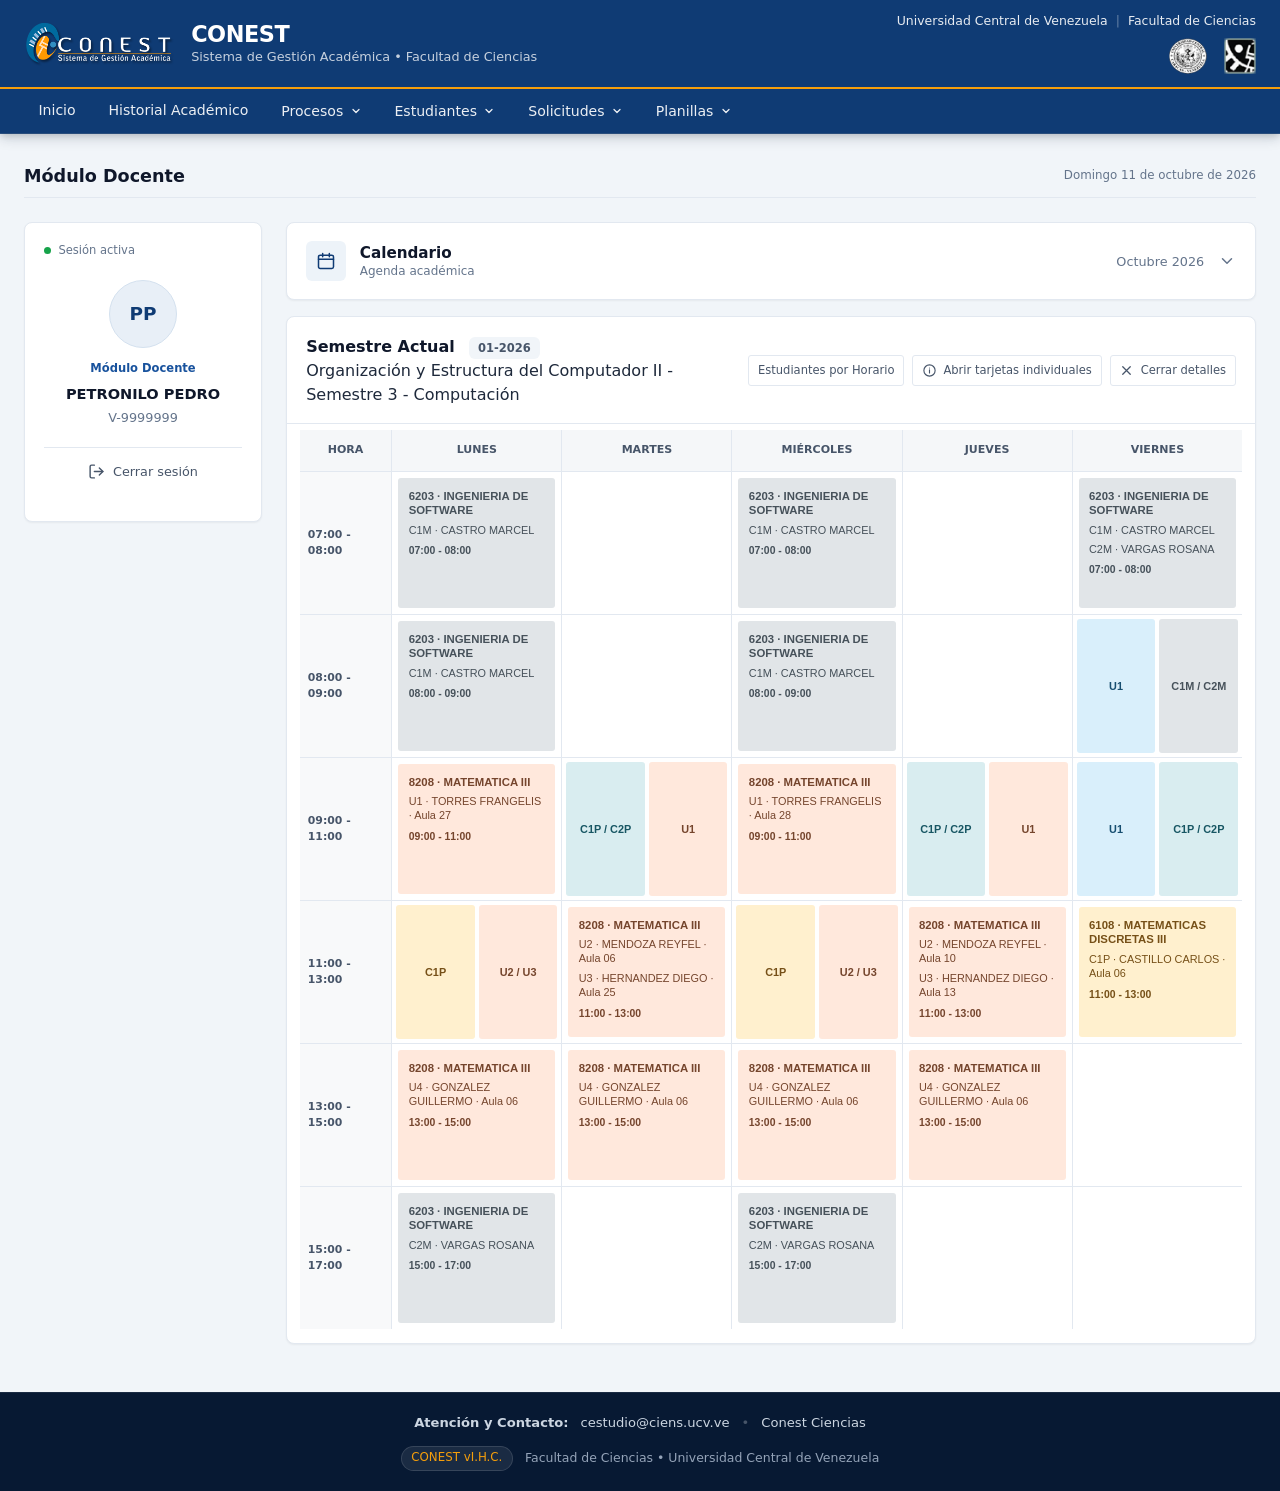
==== landing.html @ 3860723c "Agregada tabla de estudiantes por horario." ====
<!DOCTYPE html>
<html lang="es">

<head>
    <meta charset="UTF-8">
    <meta name="viewport" content="width=device-width, initial-scale=1.0">
    <meta name="theme-color" content="#0b2a54">
    <title>Oferta Académica | CONEST - Facultad de Ciencias UCV</title>
    <link rel="shortcut icon"
        href="#"
        type="image/vnd.microsoft.icon">
    <link rel="stylesheet" href="style.css">
    <script src="script.js" defer></script>
</head>

<body>
    <div class="app-layout">
        <header class="app-header">
            <div class="header-container">
                <div class="brand-section">
                    <a href="landing.html" class="brand-logo" aria-label="Inicio CONEST">
                        <img src="conest original/CONEST - Sistema de gestión académica - Inicio_files/logo_conest-1d67698e7884dfb1c74c9485c77f00cc.png"
                            alt="Logo CONEST" class="img-logo-conest">
                    </a>
                    <div class="brand-titles">
                        <h1 class="portal-title">CONEST</h1>
                        <p class="portal-subtitle">Sistema de Gestión Académica • Facultad de Ciencias</p>
                    </div>
                </div>
                <div class="institutional-section">
                    <div class="institutional-links" aria-label="Enlaces institucionales">
                        <a href="#">Universidad Central de
                            Venezuela</a>
                        <span class="link-separator" aria-hidden="true">|</span>
                        <a href="#">Facultad de
                            Ciencias</a>
                    </div>
                    <div class="institutional-logos">
                        <a href="#"
                            title="Universidad Central de Venezuela"><img
                                src="conest original/CONEST - Sistema de gestión académica - Inicio_files/logo_ucv-2b9dff9ff94eaf41cfddfd7611358aaa.png"
                                alt="Escudo UCV" class="img-logo-ucv"></a>
                        <a href="#"
                            title="Facultad de Ciencias UCV"><img
                                src="conest original/CONEST - Sistema de gestión académica - Inicio_files/logo_ciencias-5bbdf16cb5e7e07aaff3c830599be698.png"
                                alt="Logo Facultad de Ciencias" class="img-logo-ciencias"></a>
                    </div>
                </div>
            </div>
            <nav class="main-nav" aria-label="Menú principal">
                <div class="nav-container">
                    <button class="nav-toggle" id="navToggle" type="button" aria-expanded="false"
                        aria-controls="primaryNavList" aria-label="Abrir menú de navegación">
                        <span class="hamburger-box"><span class="hamburger-inner"></span></span><span
                            class="nav-toggle-text">Menú</span>
                    </button>
                    <ul class="nav-list" id="primaryNavList">
                        <li class="nav-item"><a class="nav-link" href="landing.html" aria-current="page">Inicio</a></li>
                        <li class="nav-item"><a class="nav-link"
                                href="#">Historial Académico</a></li>
                        <li class="nav-item has-dropdown">
                            <button class="nav-link dropdown-toggle" type="button"
                                aria-expanded="false"><span>Procesos</span><svg class="chevron-icon" width="12"
                                    height="12" viewBox="0 0 24 24" fill="none" stroke="currentColor" stroke-width="2.5"
                                    stroke-linecap="round" stroke-linejoin="round" aria-hidden="true">
                                    <polyline points="6 9 12 15 18 9"></polyline>
                                </svg></button>
                            <ul class="dropdown-menu">
                                <li><a
                                        href="#">Planificación
                                        del Semestre (01-2026)</a></li>
                                <li><a
                                        href="#">Preinscripción
                                        del Semestre (1-2026)</a></li>
                            </ul>
                        </li>
                        <li class="nav-item has-dropdown">
                            <button class="nav-link dropdown-toggle" type="button"
                                aria-expanded="false"><span>Estudiantes</span><svg class="chevron-icon" width="12"
                                    height="12" viewBox="0 0 24 24" fill="none" stroke="currentColor" stroke-width="2.5"
                                    stroke-linecap="round" stroke-linejoin="round" aria-hidden="true">
                                    <polyline points="6 9 12 15 18 9"></polyline>
                                </svg></button>
                            <ul class="dropdown-menu">
                                <li><a
                                        href="#">Consultar
                                        Historial Académico</a></li>
                                <li><a
                                        href="#">Horarios
                                        Libres por Sección</a></li>
                            </ul>
                        </li>
                        <li class="nav-item has-dropdown">
                            <button class="nav-link dropdown-toggle" type="button"
                                aria-expanded="false"><span>Solicitudes</span><svg class="chevron-icon" width="12"
                                    height="12" viewBox="0 0 24 24" fill="none" stroke="currentColor" stroke-width="2.5"
                                    stroke-linecap="round" stroke-linejoin="round" aria-hidden="true">
                                    <polyline points="6 9 12 15 18 9"></polyline>
                                </svg></button>
                            <ul class="dropdown-menu">
                                <li><a href="#">Consultar
                                        Solicitudes</a></li>
                                <li><a href="#">Realizar
                                        Nueva Solicitud de Jurado TEG</a></li>
                            </ul>
                        </li>
                        <li class="nav-item has-dropdown">
                            <button class="nav-link dropdown-toggle" type="button"
                                aria-expanded="false"><span>Planillas</span><svg class="chevron-icon" width="12"
                                    height="12" viewBox="0 0 24 24" fill="none" stroke="currentColor" stroke-width="2.5"
                                    stroke-linecap="round" stroke-linejoin="round" aria-hidden="true">
                                    <polyline points="6 9 12 15 18 9"></polyline>
                                </svg></button>
                            <ul class="dropdown-menu">
                                <li><a
                                        href="#">Trabajo
                                        Especial de Grado</a></li>
                                <li><a
                                        href="#">Seminario</a>
                                </li>
                                <li><a
                                        href="#">Pasantía</a>
                                </li>
                            </ul>
                        </li>
                    </ul>
                </div>
            </nav>
        </header>

        <main class="main-content dashboard-main" id="mainContent">
            <div class="dashboard-shell">
                <header class="workspace-header">
                    <div class="workspace-title-group">
                        <h2 class="workspace-title">Módulo Docente</h2>
                    </div>
                    <div class="workspace-tools">
                        <time class="workspace-date" datetime="2026-10-11">Domingo 11 de octubre de 2026</time>
                    </div>
                </header>

                <div class="dashboard-grid">
                    <aside class="profile-panel" aria-labelledby="profileHeading">
                        <div class="profile-topline"><span class="status-indicator"
                                aria-hidden="true"></span><span>Sesión activa</span></div>
                        <div class="profile-avatar" aria-hidden="true">PP</div>
                        <p class="profile-role">Módulo Docente</p>
                        <h3 class="profile-name" id="profileHeading">PETRONILO PEDRO</h3>
                        <p class="profile-id">V-9999999</p>
                        <a class="profile-logout" href="login.index.html"><svg
                                width="17" height="17" viewBox="0 0 24 24" fill="none" stroke="currentColor"
                                stroke-width="2" stroke-linecap="round" stroke-linejoin="round" aria-hidden="true">
                                <path d="M9 21H5a2 2 0 0 1-2-2V5a2 2 0 0 1 2-2h4"></path>
                                <path d="M16 17l5-5-5-5"></path>
                                <path d="M21 12H9"></path>
                            </svg><span>Cerrar sesión</span></a>
                    </aside>

                    <div class="dashboard-content" id="dashboardContent">
                        <section class="calendar-panel" aria-labelledby="calendarHeading">
                            <button class="calendar-accordion-toggle" id="calendarToggle" type="button"
                                aria-expanded="false" aria-controls="calendarPanel">
                                <span class="calendar-toggle-icon" aria-hidden="true"><svg width="20" height="20"
                                        viewBox="0 0 24 24" fill="none" stroke="currentColor" stroke-width="1.8"
                                        stroke-linecap="round" stroke-linejoin="round">
                                        <rect x="3" y="5" width="18" height="16" rx="2"></rect>
                                        <path d="M16 3v4M8 3v4M3 10h18"></path>
                                    </svg></span>
                                <span class="calendar-toggle-copy"><span class="calendar-toggle-title"
                                        id="calendarHeading">Calendario</span><span
                                        class="calendar-toggle-caption">Agenda académica</span></span>
                                <span class="calendar-month-summary">Octubre 2026</span>
                                <svg class="calendar-chevron" width="18" height="18" viewBox="0 0 24 24" fill="none"
                                    stroke="currentColor" stroke-width="2" stroke-linecap="round"
                                    stroke-linejoin="round" aria-hidden="true">
                                    <polyline points="6 9 12 15 18 9"></polyline>
                                </svg>
                            </button>
                            <div class="calendar-panel-content" id="calendarPanel" hidden>
                                <div class="calendar-month-heading">
                                    <h3>Octubre <span>2026</span></h3><span class="today-label">Hoy · 11</span>
                                </div>
                                <div class="calendar-grid" role="grid" aria-label="Octubre de 2026">
                                    <span class="calendar-weekday" role="columnheader">Lu</span><span
                                        class="calendar-weekday" role="columnheader">Ma</span><span
                                        class="calendar-weekday" role="columnheader">Mi</span><span
                                        class="calendar-weekday" role="columnheader">Ju</span><span
                                        class="calendar-weekday" role="columnheader">Vi</span><span
                                        class="calendar-weekday weekend" role="columnheader">Sá</span><span
                                        class="calendar-weekday weekend" role="columnheader">Do</span>
                                    <span class="calendar-day is-empty" role="gridcell" aria-hidden="true"></span><span
                                        class="calendar-day is-empty" role="gridcell" aria-hidden="true"></span><span
                                        class="calendar-day is-empty" role="gridcell" aria-hidden="true"></span><span
                                        class="calendar-day" role="gridcell">1</span><span class="calendar-day"
                                        role="gridcell">2</span><span class="calendar-day" role="gridcell">3</span><span
                                        class="calendar-day" role="gridcell">4</span>
                                    <span class="calendar-day" role="gridcell">5<span class="event-dot dot-blue"
                                            aria-label="Evento" title="Evento"></span></span><span class="calendar-day"
                                        role="gridcell">6</span><span class="calendar-day" role="gridcell">7</span><span
                                        class="calendar-day" role="gridcell">8<span class="event-dot dot-orange"
                                            aria-label="Evento" title="Evento"></span></span><span class="calendar-day"
                                        role="gridcell">9</span><span class="calendar-day"
                                        role="gridcell">10</span><span class="calendar-day is-today" role="gridcell"
                                        aria-current="date">11<span class="event-dot dot-green" aria-label="Evento"
                                            title="Evento"></span></span>
                                    <span class="calendar-day" role="gridcell">12</span><span class="calendar-day"
                                        role="gridcell">13</span><span class="calendar-day"
                                        role="gridcell">14</span><span class="calendar-day" role="gridcell">15<span
                                            class="event-dot dot-red" aria-label="Evento"
                                            title="Evento"></span></span><span class="calendar-day"
                                        role="gridcell">16</span><span class="calendar-day"
                                        role="gridcell">17</span><span class="calendar-day" role="gridcell">18</span>
                                    <span class="calendar-day" role="gridcell">19</span><span class="calendar-day"
                                        role="gridcell">20</span><span class="calendar-day" role="gridcell">21<span
                                            class="event-dot dot-violet" aria-label="Evento"
                                            title="Evento"></span></span><span class="calendar-day"
                                        role="gridcell">22</span><span class="calendar-day"
                                        role="gridcell">23</span><span class="calendar-day"
                                        role="gridcell">24</span><span class="calendar-day" role="gridcell">25</span>
                                    <span class="calendar-day" role="gridcell">26</span><span class="calendar-day"
                                        role="gridcell">27<span class="event-dot dot-teal" aria-label="Evento"
                                            title="Evento"></span></span><span class="calendar-day"
                                        role="gridcell">28</span><span class="calendar-day"
                                        role="gridcell">29</span><span class="calendar-day"
                                        role="gridcell">30</span><span class="calendar-day"
                                        role="gridcell">31</span><span class="calendar-day is-empty" role="gridcell"
                                        aria-hidden="true"></span>
                                </div>
                            </div>
                        </section>
                        <section class="semester-panel" aria-labelledby="semesterHeading">
                            <div class="semester-panel-heading">
                                <div>
                                    <h2 id="semesterHeading">Semestre Actual <span class="semester-period">01-2026</span></h2>
                                    <p>Organización y Estructura del Computador II - Semestre 3 - Computación</p>
                                </div>
                                <div class="semester-heading-actions">
                                    <button class="schedule-action-button" id="toggleStudentCountView" type="button"
                                        aria-controls="semesterSchedule studentCountSchedule" aria-pressed="false">
                                        <span>Estudiantes por Horario</span>
                                    </button>
                                    <div class="schedule-card-actions" id="scheduleCardActions">
                                        <button class="schedule-action-button" id="openSingleCardDetails" type="button"
                                            title="Abrir todas las tarjetas con un único curso">
                                            <svg width="15" height="15" viewBox="0 0 24 24" fill="none"
                                                stroke="currentColor" stroke-width="1.8" stroke-linecap="round"
                                                stroke-linejoin="round" aria-hidden="true">
                                                <circle cx="12" cy="12" r="9"></circle>
                                                <path d="M12 11v5M12 8h.01"></path>
                                            </svg>
                                            <span>Abrir tarjetas individuales</span>
                                        </button>
                                        <button class="schedule-action-button" id="closeScheduleDetails" type="button">
                                            <svg width="15" height="15" viewBox="0 0 24 24" fill="none"
                                                stroke="currentColor" stroke-width="2" stroke-linecap="round"
                                                stroke-linejoin="round" aria-hidden="true">
                                                <path d="M18 6 6 18M6 6l12 12"></path>
                                            </svg>
                                            <span>Cerrar detalles</span>
                                        </button>
                                    </div>
                                </div>
                            </div>
                            <div class="semester-schedule-viewport" id="semesterScheduleViewport" role="region"
                                aria-label="Horario semanal; desplazamiento horizontal disponible" tabindex="0">
                                <table class="semester-schedule" id="semesterSchedule">
                                    <caption class="visually-hidden">Horario semanal del período 01-2026</caption>
                                    <thead>
                                        <tr>
                                            <th scope="col">Hora</th>
                                            <th scope="col">Lunes</th>
                                            <th scope="col">Martes</th>
                                            <th scope="col">Miércoles</th>
                                            <th scope="col">Jueves</th>
                                            <th scope="col">Viernes</th>
                                        </tr>
                                    </thead>
                                    <tbody id="semesterScheduleBody"></tbody>
                                </table>
                                <table class="semester-schedule student-count-schedule" id="studentCountSchedule" hidden>
                                    <caption class="visually-hidden">Cantidad de estudiantes cursando cualquier materia por día y hora</caption>
                                    <thead>
                                        <tr>
                                            <th scope="col">Hora</th>
                                            <th scope="col">Lunes</th>
                                            <th scope="col">Martes</th>
                                            <th scope="col">Miércoles</th>
                                            <th scope="col">Jueves</th>
                                            <th scope="col">Viernes</th>
                                        </tr>
                                    </thead>
                                    <tbody id="studentCountScheduleBody"></tbody>
                                </table>
                            </div>
                        </section>
                    </div>
                </div>
            </div>
        </main>

        <footer class="app-footer">
            <div class="footer-container">
                <div class="footer-section contact-info"><span class="footer-heading">Atención y Contacto:</span>
                    <ul class="contact-links" aria-label="Canales de atención">
                        <li><a href="#"
                                class="contact-item"><span>cestudio@ciens.ucv.ve</span></a></li>
                        <li class="separator" aria-hidden="true">•</li>
                        <li><a href="#" class="contact-item"><span>Conest
                                    Ciencias</span></a></li>
                    </ul>
                </div>
                <div class="footer-section legal-info"><span class="version-badge">CONEST vI.H.C.</span>
                    <p class="copyright-text">Facultad de Ciencias • Universidad Central de Venezuela</p>
                </div>
            </div>
        </footer>
    </div>
</body>

</html>
---- style.css ----
/* ==========================================================================
   CONEST - Sistema de Gestión Académica (Rediseño IHC Moderno)
   Facultad de Ciencias - Universidad Central de Venezuela
   ========================================================================== */

/* --------------------------------------------------------------------------
   1. Design Tokens & Variables
   -------------------------------------------------------------------------- */
:root {
    /* Institutional Palette */
    --color-ucv-blue-dark: #071933;
    --color-ucv-blue: #0b2a54;
    --color-primary: #0f3b74;
    --color-primary-light: #18529d;
    --color-primary-hover: #134789;
    --color-primary-active: #09264c;
    --color-accent-gold: #f59e0b;
    --color-accent-gold-hover: #d97706;

    /* Neutrals & Surfaces */
    --color-white: #ffffff;
    --color-slate-50: #f8fafc;
    --color-slate-100: #f1f5f9;
    --color-slate-200: #e2e8f0;
    --color-slate-300: #cbd5e1;
    --color-slate-400: #94a3b8;
    --color-slate-500: #64748b;
    --color-slate-600: #475569;
    --color-slate-700: #334155;
    --color-slate-800: #1e293b;
    --color-slate-900: #0f172a;

    /* Semantic States */
    --color-danger: #dc2626;
    --color-danger-bg: #fef2f2;
    --color-danger-border: #fecaca;
    --color-success: #16a34a;
    --color-success-bg: #f0fdf4;

    /* Typography */
    --font-family-base: system-ui, -apple-system, "Segoe UI", Roboto, "Helvetica Neue", Arial, sans-serif;
    --font-weight-regular: 400;
    --font-weight-medium: 500;
    --font-weight-semibold: 600;
    --font-weight-bold: 700;

    /* Shadows & Elevation */
    --shadow-sm: 0 1px 2px 0 rgba(0, 0, 0, 0.05);
    --shadow-md: 0 4px 6px -1px rgba(0, 0, 0, 0.08), 0 2px 4px -2px rgba(0, 0, 0, 0.06);
    --shadow-lg: 0 10px 15px -3px rgba(0, 0, 0, 0.1), 0 4px 6px -4px rgba(0, 0, 0, 0.08);
    --shadow-xl: 0 20px 25px -5px rgba(0, 0, 0, 0.15), 0 8px 10px -6px rgba(0, 0, 0, 0.08);
    --shadow-card: 0 25px 50px -12px rgba(6, 21, 42, 0.45);

    /* Radii */
    --radius-sm: 6px;
    --radius-md: 8px;
    --radius-lg: 12px;
    --radius-xl: 16px;
    --radius-pill: 9999px;

    /* Transitions */
    --transition-fast: 0.15s ease-in-out;
    --transition-normal: 0.2s ease-in-out;
    --transition-smooth: 0.3s cubic-bezier(0.16, 1, 0.3, 1);

    /* Focus Ring */
    --focus-ring: 0 0 0 3px rgba(15, 59, 116, 0.25);
    --focus-ring-gold: 0 0 0 3px rgba(245, 158, 11, 0.35);
}

/* --------------------------------------------------------------------------
   2. Reset & Base Layout (Full Viewport)
   -------------------------------------------------------------------------- */
*, *::before, *::after {
    box-sizing: border-box;
    margin: 0;
    padding: 0;
}

html {
    font-size: 16px;
    height: 100%;
}

body {
    height: 100%;
    margin: 0;
    font-family: var(--font-family-base);
    color: var(--color-slate-800);
    line-height: 1.5;
    background-color: var(--color-slate-100);
    -webkit-font-smoothing: antialiased;
    -moz-osx-font-smoothing: grayscale;
}

/* Full Viewport App Container */
.app-layout {
    min-height: 100vh;
    display: flex;
    flex-direction: column;
    background: var(--color-slate-100);
}

/* Focus styles for accessibility */
a:focus-visible,
button:focus-visible,
input:focus-visible {
    outline: none;
    box-shadow: var(--focus-ring);
}

/* --------------------------------------------------------------------------
   3. Header Styles
   -------------------------------------------------------------------------- */
.app-header {
    background: var(--color-primary);
    border-bottom: 1px solid rgba(255, 255, 255, 0.12);
    box-shadow: 0 4px 12px rgba(7, 25, 51, 0.18);
    position: relative;
    z-index: 100;
}

.header-container {
    max-width: 1280px;
    margin: 0 auto;
    padding: 0.75rem 1.5rem;
    display: flex;
    align-items: center;
    justify-content: space-between;
    gap: 1.5rem;
}

.brand-section {
    display: flex;
    align-items: center;
    gap: 1rem;
    text-decoration: none;
}

.brand-logo {
    display: inline-flex;
    align-items: center;
    text-decoration: none;
}

.img-logo-conest {
    height: 46px;
    width: auto;
    object-fit: contain;
    transition: transform var(--transition-fast);
}

.brand-logo:hover .img-logo-conest {
    transform: scale(1.02);
}

.brand-titles {
    display: flex;
    flex-direction: column;
}

.portal-title {
    font-size: 1.4rem;
    font-weight: var(--font-weight-bold);
    color: var(--color-white);
    line-height: 1.2;
    letter-spacing: -0.02em;
}

.portal-subtitle {
    font-size: 0.8rem;
    color: rgba(255, 255, 255, 0.76);
    font-weight: var(--font-weight-medium);
}

.institutional-section {
    display: flex;
    flex-direction: column;
    align-items: flex-end;
    gap: 0.4rem;
}

.institutional-links {
    font-size: 0.78rem;
    color: rgba(255, 255, 255, 0.72);
    display: flex;
    align-items: center;
    gap: 0.5rem;
}

.institutional-links a {
    color: rgba(255, 255, 255, 0.9);
    text-decoration: none;
    transition: color var(--transition-fast);
}

.institutional-links a:hover {
    color: var(--color-accent-gold);
    text-decoration: underline;
}

.link-separator {
    color: rgba(255, 255, 255, 0.35);
}

.institutional-logos {
    display: flex;
    align-items: center;
    gap: 1rem;
}

.institutional-logos a {
    display: inline-flex;
    align-items: center;
    transition: opacity var(--transition-fast), transform var(--transition-fast);
}

.institutional-logos a:hover {
    opacity: 0.85;
    transform: translateY(-1px);
}

.img-logo-ucv {
    height: 38px;
    width: auto;
    object-fit: contain;
}

.img-logo-ciencias {
    height: 36px;
    width: auto;
    object-fit: contain;
}

/* --------------------------------------------------------------------------
   4. Main Navigation & Dropdowns
   -------------------------------------------------------------------------- */
.main-nav {
    background: var(--color-primary);
    border-top: 2px solid var(--color-accent-gold);
    color: var(--color-white);
    position: relative;
    box-shadow: 0 4px 6px -1px rgba(0, 0, 0, 0.1);
}

.nav-container {
    max-width: 1280px;
    margin: 0 auto;
    padding: 0 1.5rem;
}

.nav-toggle {
    display: none;
    background: none;
    border: none;
    color: var(--color-white);
    padding: 0.75rem 0;
    font-family: inherit;
    font-size: 0.95rem;
    font-weight: var(--font-weight-medium);
    cursor: pointer;
    align-items: center;
    gap: 0.6rem;
    width: 100%;
}

.hamburger-box {
    width: 22px;
    height: 16px;
    display: inline-block;
    position: relative;
}

.hamburger-inner,
.hamburger-inner::before,
.hamburger-inner::after {
    width: 22px;
    height: 2px;
    background-color: var(--color-white);
    border-radius: 2px;
    position: absolute;
    transition: transform 0.2s ease, opacity 0.2s ease;
}

.hamburger-inner {
    top: 50%;
    transform: translateY(-50%);
}

.hamburger-inner::before {
    content: "";
    top: -6px;
}

.hamburger-inner::after {
    content: "";
    bottom: -6px;
}

.nav-toggle[aria-expanded="true"] .hamburger-inner {
    background-color: transparent;
}

.nav-toggle[aria-expanded="true"] .hamburger-inner::before {
    transform: translateY(6px) rotate(45deg);
}

.nav-toggle[aria-expanded="true"] .hamburger-inner::after {
    transform: translateY(-6px) rotate(-45deg);
}

.nav-list {
    list-style: none;
    display: flex;
    align-items: center;
    gap: 0.25rem;
}

.nav-item {
    position: relative;
}

.nav-link,
.dropdown-toggle {
    display: inline-flex;
    align-items: center;
    gap: 0.4rem;
    padding: 0.7rem 0.9rem;
    color: rgba(255, 255, 255, 0.92);
    font-size: 0.88rem;
    font-weight: var(--font-weight-medium);
    text-decoration: none;
    background: none;
    border: none;
    font-family: inherit;
    cursor: pointer;
    border-radius: var(--radius-sm);
    transition: background-color var(--transition-fast), color var(--transition-fast);
    white-space: nowrap;
}

.nav-link:hover,
.dropdown-toggle:hover,
.nav-item:hover > .dropdown-toggle,
.dropdown-toggle[aria-expanded="true"] {
    background-color: rgba(255, 255, 255, 0.12);
    color: var(--color-white);
}

.chevron-icon {
    transition: transform var(--transition-fast);
}

.nav-item:hover .chevron-icon,
.dropdown-toggle[aria-expanded="true"] .chevron-icon {
    transform: rotate(180deg);
}

/* Dropdown Menus */
.dropdown-menu {
    position: absolute;
    top: 100%;
    left: 0;
    min-width: 250px;
    background: var(--color-white);
    border-radius: var(--radius-md);
    box-shadow: var(--shadow-xl);
    border: 1px solid var(--color-slate-200);
    padding: 0.4rem 0;
    list-style: none;
    z-index: 200;
    opacity: 0;
    visibility: hidden;
    transform: translateY(6px);
    transition: opacity var(--transition-normal), transform var(--transition-normal), visibility var(--transition-normal);
}

/* Show dropdown on hover or open state */
.nav-item:hover > .dropdown-menu,
.nav-item:focus-within > .dropdown-menu,
.nav-item.is-open > .dropdown-menu {
    opacity: 1;
    visibility: visible;
    transform: translateY(0);
}

.dropdown-menu li {
    position: relative;
}

.dropdown-menu a,
.dropdown-menu .submenu-toggle {
    display: flex;
    align-items: center;
    justify-content: space-between;
    width: 100%;
    padding: 0.55rem 1rem;
    font-size: 0.84rem;
    color: var(--color-slate-700);
    text-decoration: none;
    font-weight: var(--font-weight-regular);
    background: none;
    border: none;
    font-family: inherit;
    text-align: left;
    cursor: pointer;
    transition: background-color var(--transition-fast), color var(--transition-fast);
}

.dropdown-menu a:hover,
.dropdown-menu .submenu-toggle:hover,
.dropdown-menu li:hover > a,
.dropdown-menu li:hover > .submenu-toggle {
    background-color: var(--color-slate-100);
    color: var(--color-primary);
}

/* Submenu (Grado) */
.has-submenu {
    position: relative;
}

.submenu {
    position: absolute;
    top: 0;
    left: 100%;
    min-width: 240px;
    background: var(--color-white);
    border-radius: var(--radius-md);
    box-shadow: var(--shadow-xl);
    border: 1px solid var(--color-slate-200);
    padding: 0.4rem 0;
    list-style: none;
    z-index: 210;
    opacity: 0;
    visibility: hidden;
    transform: translateX(-4px);
    transition: opacity var(--transition-normal), transform var(--transition-normal), visibility var(--transition-normal);
}

.has-submenu:hover > .submenu,
.has-submenu:focus-within > .submenu,
.has-submenu.is-open > .submenu {
    opacity: 1;
    visibility: visible;
    transform: translateX(0);
}

/* --------------------------------------------------------------------------
   5. Main Content Area & Centered Login Card
   -------------------------------------------------------------------------- */
.main-content {
    flex: 1;
    display: flex;
    align-items: center;
    justify-content: center;
    padding: 2.5rem 1.5rem;
    background: var(--color-slate-100);
}

.login-wrapper {
    width: 100%;
    max-width: 440px;
}

.login-card {
    background: var(--color-white);
    border-radius: var(--radius-xl);
    box-shadow: var(--shadow-card);
    border: 1px solid rgba(255, 255, 255, 0.6);
    padding: 2.25rem 2rem;
    position: relative;
    overflow: hidden;
    transition: transform var(--transition-smooth), box-shadow var(--transition-smooth);
}

/* Top Accent Line on Card */
.login-card::before {
    content: "";
    position: absolute;
    top: 0;
    left: 0;
    right: 0;
    height: 4px;
    background: linear-gradient(90deg, var(--color-primary) 0%, var(--color-primary-light) 60%, var(--color-accent-gold) 100%);
}

.card-header {
    text-align: center;
    margin-bottom: 1.75rem;
}

.card-icon-badge {
    display: inline-flex;
    align-items: center;
    justify-content: center;
    width: 52px;
    height: 52px;
    border-radius: var(--radius-pill);
    background: linear-gradient(135deg, rgba(15, 59, 116, 0.1) 0%, rgba(24, 82, 157, 0.18) 100%);
    color: var(--color-primary);
    margin-bottom: 0.85rem;
}

.card-title {
    font-size: 1.45rem;
    font-weight: var(--font-weight-bold);
    color: var(--color-slate-900);
    letter-spacing: -0.015em;
    margin-bottom: 0.35rem;
}

.card-subtitle {
    font-size: 0.84rem;
    color: var(--color-slate-500);
    line-height: 1.45;
}

/* Form Styles */
.login-form {
    display: flex;
    flex-direction: column;
    gap: 1.25rem;
}

.feedback-message {
    padding: 0.75rem 1rem;
    border-radius: var(--radius-md);
    font-size: 0.82rem;
    line-height: 1.4;
    display: flex;
    align-items: center;
    gap: 0.5rem;
}

.feedback-message.is-error {
    background-color: var(--color-danger-bg);
    color: var(--color-danger);
    border: 1px solid var(--color-danger-border);
}

.feedback-message.is-success {
    background-color: var(--color-success-bg);
    color: var(--color-success);
    border: 1px solid #bbf7d0;
}

.form-group {
    display: flex;
    flex-direction: column;
    gap: 0.35rem;
}

.form-label {
    font-size: 0.84rem;
    font-weight: var(--font-weight-semibold);
    color: var(--color-slate-700);
}

.input-wrapper {
    position: relative;
    display: flex;
    align-items: center;
}

.input-icon {
    position: absolute;
    left: 0.9rem;
    color: var(--color-slate-400);
    display: inline-flex;
    pointer-events: none;
    transition: color var(--transition-fast);
}

.form-input {
    width: 100%;
    padding: 0.75rem 1rem 0.75rem 2.6rem;
    font-size: 0.94rem;
    font-family: inherit;
    color: var(--color-slate-900);
    background-color: var(--color-white);
    border: 1.5px solid var(--color-slate-300);
    border-radius: var(--radius-lg);
    transition: border-color var(--transition-fast), box-shadow var(--transition-fast), background-color var(--transition-fast);
}

.form-input::placeholder {
    color: var(--color-slate-400);
}

.form-input:focus {
    outline: none;
    border-color: var(--color-primary);
    box-shadow: var(--focus-ring);
    background-color: var(--color-white);
}

.form-input:focus + .input-icon,
.input-wrapper:focus-within .input-icon {
    color: var(--color-primary);
}

.form-group.has-error .form-input {
    border-color: var(--color-danger);
    background-color: #fffbfb;
}

.form-group.has-error .form-input:focus {
    box-shadow: 0 0 0 3px rgba(220, 38, 38, 0.2);
}

.btn-toggle-password {
    position: absolute;
    right: 0.6rem;
    background: none;
    border: none;
    color: var(--color-slate-400);
    cursor: pointer;
    padding: 0.4rem;
    display: inline-flex;
    align-items: center;
    justify-content: center;
    border-radius: var(--radius-sm);
    transition: color var(--transition-fast);
}

.btn-toggle-password:hover {
    color: var(--color-slate-700);
}

.field-hint {
    font-size: 0.74rem;
    color: var(--color-slate-400);
    margin-left: 0.25rem;
}

.field-error {
    font-size: 0.76rem;
    color: var(--color-danger);
    font-weight: var(--font-weight-medium);
    margin-left: 0.25rem;
    display: none;
}

.form-group.has-error .field-error {
    display: block;
}

/* Primary Action Button */
.form-actions {
    margin-top: 0.5rem;
}

.btn-primary {
    width: 100%;
    padding: 0.85rem 1.25rem;
    font-size: 0.95rem;
    font-weight: var(--font-weight-semibold);
    font-family: inherit;
    color: var(--color-white);
    background: linear-gradient(135deg, var(--color-primary) 0%, var(--color-primary-light) 100%);
    border: none;
    border-radius: var(--radius-lg);
    cursor: pointer;
    display: inline-flex;
    align-items: center;
    justify-content: center;
    gap: 0.5rem;
    box-shadow: 0 4px 12px rgba(15, 59, 116, 0.3);
    transition: background var(--transition-fast), transform var(--transition-fast), box-shadow var(--transition-fast), opacity var(--transition-fast);
}

.btn-primary:hover {
    background: linear-gradient(135deg, var(--color-primary-hover) 0%, var(--color-primary) 100%);
    box-shadow: 0 6px 16px rgba(15, 59, 116, 0.4);
    transform: translateY(-1px);
}

.btn-primary:active {
    transform: translateY(0);
    box-shadow: 0 2px 6px rgba(15, 59, 116, 0.3);
}

.btn-primary:disabled {
    opacity: 0.75;
    cursor: not-allowed;
    transform: none;
}

/* Spinner */
.spinner {
    display: inline-flex;
    align-items: center;
    justify-content: center;
}

.spinner-svg {
    width: 20px;
    height: 20px;
    animation: spin 0.8s linear infinite;
}

.spinner-circle {
    stroke: currentColor;
    stroke-linecap: round;
    stroke-dasharray: 45;
    stroke-dashoffset: 20;
}

@keyframes spin {
    to {
        transform: rotate(360deg);
    }
}

/* Card Footer Links */
.card-footer-links {
    margin-top: 1.25rem;
    text-align: center;
}

.forgot-link {
    font-size: 0.85rem;
    color: var(--color-slate-600);
    text-decoration: none;
    font-weight: var(--font-weight-medium);
    transition: color var(--transition-fast);
}

.forgot-link:hover {
    color: var(--color-primary);
    text-decoration: underline;
}

/* --------------------------------------------------------------------------
   6. Footer Styles
   -------------------------------------------------------------------------- */
.app-footer {
    background: var(--color-ucv-blue-dark);
    border-top: 1px solid rgba(255, 255, 255, 0.08);
    color: var(--color-slate-400);
    padding: 1.25rem 1.5rem;
    font-size: 0.82rem;
    position: relative;
    z-index: 10;
}

.footer-container {
    max-width: 1280px;
    margin: 0 auto;
    display: flex;
    flex-direction: column;
    align-items: center;
    gap: 0.85rem;
    text-align: center;
}

.footer-section.contact-info {
    display: flex;
    align-items: center;
    flex-wrap: wrap;
    justify-content: center;
    gap: 0.75rem;
}

.footer-heading {
    font-weight: var(--font-weight-semibold);
    color: var(--color-slate-300);
}

.contact-links {
    list-style: none;
    display: flex;
    align-items: center;
    flex-wrap: wrap;
    gap: 0.75rem;
}

.contact-item {
    display: inline-flex;
    align-items: center;
    gap: 0.35rem;
    color: var(--color-slate-300);
    text-decoration: none;
    transition: color var(--transition-fast), transform var(--transition-fast);
}

.contact-item:hover {
    color: var(--color-white);
    transform: translateY(-1px);
}

.contact-icon {
    width: 16px;
    height: 16px;
    object-fit: contain;
}

.separator {
    color: var(--color-slate-600);
}

.legal-info {
    display: flex;
    align-items: center;
    flex-wrap: wrap;
    justify-content: center;
    gap: 0.75rem;
}

.version-badge {
    display: inline-block;
    padding: 0.15rem 0.6rem;
    background: rgba(255, 255, 255, 0.08);
    border: 1px solid rgba(255, 255, 255, 0.12);
    border-radius: var(--radius-pill);
    font-size: 0.74rem;
    font-weight: var(--font-weight-medium);
    color: var(--color-accent-gold);
}

.copyright-text {
    color: var(--color-slate-400);
    font-size: 0.78rem;
}

/* --------------------------------------------------------------------------
   7. Responsive Design (Media Queries)
   -------------------------------------------------------------------------- */
@media (max-width: 900px) {
    .header-container {
        flex-direction: column;
        align-items: flex-start;
        gap: 0.75rem;
        padding: 0.75rem 1rem;
    }

    .institutional-section {
        width: 100%;
        flex-direction: row;
        justify-content: space-between;
        align-items: center;
        border-top: 1px solid rgba(255, 255, 255, 0.16);
        padding-top: 0.5rem;
    }

    .nav-toggle {
        display: flex;
    }

    .nav-list {
        display: none;
        flex-direction: column;
        align-items: stretch;
        padding-bottom: 0.75rem;
        gap: 0.2rem;
    }

    .nav-list.is-active {
        display: flex;
    }

    .nav-link,
    .dropdown-toggle {
        width: 100%;
        justify-content: space-between;
        padding: 0.75rem 0.5rem;
    }

    .dropdown-menu {
        position: static;
        box-shadow: none;
        border: none;
        background: rgba(255, 255, 255, 0.06);
        border-radius: var(--radius-sm);
        padding: 0.25rem 0;
        margin-left: 0.75rem;
        display: none;
        opacity: 1;
        visibility: visible;
        transform: none;
    }

    .nav-item.is-open > .dropdown-menu {
        display: block;
    }

    .dropdown-menu a,
    .dropdown-menu .submenu-toggle {
        color: rgba(255, 255, 255, 0.9);
        padding: 0.5rem 0.75rem;
    }

    .dropdown-menu a:hover,
    .dropdown-menu .submenu-toggle:hover {
        background-color: rgba(255, 255, 255, 0.12);
        color: var(--color-white);
    }

    .submenu {
        position: static;
        box-shadow: none;
        border: none;
        background: rgba(255, 255, 255, 0.08);
        border-radius: var(--radius-sm);
        padding: 0.25rem 0;
        margin-left: 0.75rem;
        display: none;
        opacity: 1;
        visibility: visible;
        transform: none;
    }

    .has-submenu.is-open > .submenu {
        display: block;
    }

    .main-content {
        padding: 2rem 1rem;
    }

    .login-card {
        padding: 1.75rem 1.25rem;
    }
}

@media (max-width: 480px) {
    .portal-title {
        font-size: 1.2rem;
    }

    .portal-subtitle {
        font-size: 0.72rem;
    }

    .img-logo-conest {
        height: 38px;
    }

    .img-logo-ucv {
        height: 30px;
    }

    .img-logo-ciencias {
        height: 28px;
    }

    .institutional-links {
        display: none;
    }

    .login-card {
        border-radius: var(--radius-lg);
        box-shadow: var(--shadow-xl);
    }

    .card-title {
        font-size: 1.25rem;
    }
}

/* --------------------------------------------------------------------------
   8. Docente Dashboard
   -------------------------------------------------------------------------- */
.dashboard-main {
    display: block;
    padding: 2rem 1.5rem 3rem;
    background-color: var(--color-slate-100);
}

.dashboard-shell {
    width: 100%;
    max-width: 1280px;
    margin: 0 auto;
}

.workspace-header {
    display: flex;
    align-items: center;
    justify-content: space-between;
    padding: 0 0 0.65rem;
    border-bottom: 1px solid var(--color-slate-200);
}

.workspace-eyebrow {
    color: var(--color-primary-light);
    font-size: 0.68rem;
    font-weight: var(--font-weight-bold);
    letter-spacing: 0.08em;
}

.workspace-title {
    margin: 0;
    color: var(--color-slate-900);
    font-size: 1.1rem;
    line-height: 1.2;
}

.workspace-tools {
    display: flex;
    align-items: center;
    gap: 0.75rem;
}

.workspace-search {
    display: flex;
    align-items: center;
    width: min(270px, 28vw);
    min-width: 190px;
    height: 40px;
    overflow: hidden;
    background: var(--color-white);
    border: 1px solid var(--color-slate-300);
    border-radius: var(--radius-sm);
}

.workspace-search input {
    width: 100%;
    min-width: 0;
    height: 100%;
    padding: 0 0.75rem;
    color: var(--color-slate-800);
    background: transparent;
    border: 0;
    font: inherit;
    font-size: 0.82rem;
}

.workspace-search input:focus-visible { outline: none; }

.workspace-search button {
    display: inline-grid;
    width: 42px;
    height: 100%;
    flex: 0 0 42px;
    place-items: center;
    color: var(--color-primary);
    background: transparent;
    border: 0;
    cursor: pointer;
}

.workspace-date {
    color: var(--color-slate-500);
    font-size: 0.74rem;
    white-space: nowrap;
}

.dashboard-grid {
    display: grid;
    grid-template-columns: 238px minmax(0, 1fr);
    align-items: start;
    gap: 1.5rem;
    padding-top: 1.5rem;
}

.profile-panel,
.calendar-panel,
.semester-panel {
    background: var(--color-white);
    border: 1px solid var(--color-slate-200);
    border-radius: var(--radius-md);
    box-shadow: var(--shadow-sm);
}

.calendar-panel,
.semester-panel { min-width: 0; }

.profile-panel {
    display: flex;
    min-height: 300px;
    flex-direction: column;
    align-items: center;
    padding: 1.2rem;
    text-align: center;
}

.profile-topline {
    display: flex;
    align-items: center;
    align-self: stretch;
    gap: 0.45rem;
    color: var(--color-slate-500);
    font-size: 0.72rem;
}

.status-indicator {
    width: 7px;
    height: 7px;
    border-radius: 50%;
    background: var(--color-success);
}

.profile-avatar {
    display: grid;
    width: 68px;
    aspect-ratio: 1;
    margin: 1.25rem 0 0.8rem;
    place-items: center;
    color: var(--color-primary);
    background: #e8eff7;
    border: 1px solid #d4e1ef;
    border-radius: 50%;
    font-size: 1.15rem;
    font-weight: var(--font-weight-bold);
}

.profile-role {
    color: var(--color-primary-light);
    font-size: 0.72rem;
    font-weight: var(--font-weight-semibold);
}

.profile-name {
    margin-top: 0.35rem;
    color: var(--color-slate-900);
    font-size: 0.91rem;
}

.profile-id {
    margin-top: 0.2rem;
    color: var(--color-slate-500);
    font-size: 0.8rem;
}

.profile-account-link {
    margin-top: 0.8rem;
    color: var(--color-primary-light);
    font-size: 0.78rem;
    text-decoration: none;
}

.profile-logout {
    display: flex;
    width: 100%;
    align-items: center;
    justify-content: center;
    gap: 0.5rem;
    margin-top: 1.2rem;
    padding-top: 0.9rem;
    color: var(--color-slate-600);
    border-top: 1px solid var(--color-slate-200);
    font-size: 0.8rem;
    text-decoration: none;
}

.profile-logout:hover,
.profile-account-link:hover { color: var(--color-primary); text-decoration: underline; }

.dashboard-content {
    display: grid;
    gap: 1rem;
    min-width: 0;
}

.calendar-accordion-toggle {
    display: flex;
    width: 100%;
    min-height: 76px;
    align-items: center;
    gap: 0.85rem;
    padding: 1rem 1.2rem;
    color: var(--color-slate-800);
    text-align: left;
    background: transparent;
    border: 0;
    cursor: pointer;
    font-family: inherit;
}

.calendar-toggle-icon {
    display: grid;
    width: 40px;
    height: 40px;
    flex: 0 0 40px;
    place-items: center;
    color: var(--color-primary);
    background: #edf3f9;
    border-radius: var(--radius-sm);
}

.calendar-toggle-copy { display: grid; gap: 0.12rem; }
.calendar-toggle-title { color: var(--color-slate-900); font-size: 0.95rem; font-weight: var(--font-weight-semibold); }
.calendar-toggle-caption { color: var(--color-slate-500); font-size: 0.75rem; }
.calendar-month-summary { margin-left: auto; color: var(--color-slate-500); font-size: 0.8rem; }
.calendar-chevron { flex: 0 0 auto; color: var(--color-slate-500); transition: transform var(--transition-fast); }
.calendar-accordion-toggle[aria-expanded="true"] .calendar-chevron { transform: rotate(180deg); }
.calendar-accordion-toggle:hover { background: #fbfcfe; }

.calendar-panel-content {
    max-width: 610px;
    padding: 0 1.2rem 1.4rem;
    margin: 0 auto;
}

.calendar-panel-content[hidden] { display: none; }

.calendar-month-heading {
    display: flex;
    align-items: baseline;
    justify-content: space-between;
    padding: 0.5rem 0 0.9rem;
}

.calendar-month-heading h3 { color: var(--color-slate-900); font-size: 1rem; }
.calendar-month-heading h3 span { color: var(--color-slate-500); font-weight: var(--font-weight-regular); }
.today-label { color: var(--color-primary-light); font-size: 0.75rem; font-weight: var(--font-weight-semibold); }

.calendar-grid {
    display: grid;
    grid-template-columns: repeat(7, minmax(0, 1fr));
    gap: 0.25rem;
}

.calendar-weekday,
.calendar-day {
    display: flex;
    min-width: 0;
    min-height: 46px;
    align-items: center;
    justify-content: center;
    position: relative;
    border-radius: var(--radius-sm);
    font-size: 0.82rem;
}

.calendar-weekday { min-height: 34px; color: var(--color-slate-500); font-size: 0.7rem; font-weight: var(--font-weight-semibold); }
.calendar-weekday.weekend { color: var(--color-slate-400); }
.calendar-day { color: var(--color-slate-700); }
.calendar-day.is-empty { pointer-events: none; }
.calendar-day.is-today { color: var(--color-white); background: var(--color-primary); font-weight: var(--font-weight-bold); }

.event-dot {
    position: absolute;
    bottom: 5px;
    width: 6px;
    height: 6px;
    border-radius: 50%;
}

.dot-blue { background: #2878c7; }
.dot-orange { background: #e28a2d; }
.dot-green { background: #279b67; }
.dot-red { background: #d95658; }
.dot-violet { background: #8261bf; }
.dot-teal { background: #159eaa; }
.is-today .event-dot { background: #f7cf55; box-shadow: 0 0 0 1px rgba(255, 255, 255, 0.8); }

.semester-panel { min-height: 250px; }

.semester-panel-heading {
    display: flex;
    align-items: center;
    justify-content: space-between;
    min-height: 76px;
    padding: 1rem 1.2rem;
    border-bottom: 1px solid var(--color-slate-200);
}

.semester-panel-heading h2 { margin-top: 0.15rem; color: var(--color-slate-900); font-size: 1rem; }
.semester-period { padding: 0.25rem 0.55rem; color: var(--color-slate-600); background: var(--color-slate-100); border-radius: var(--radius-sm); font-size: 0.72rem; margin-left: 0.55rem;}
.semester-heading-actions { display: flex; align-items: center; justify-content: flex-end; gap: 0.5rem; flex-shrink: 0; }
.schedule-card-actions { display: flex; align-items: center; justify-content: flex-end; gap: 0.5rem; }
.schedule-card-actions[hidden],
.semester-schedule[hidden] { display: none; }
.semester-schedule-viewport {
    width: 100%;
    min-width: 0;
    padding: 0.35rem 0.8rem 0.85rem;
    overflow-x: auto;
    overscroll-behavior-inline: contain;
}

.schedule-action-button { display: flex; align-items: center; gap: 0.4rem; padding: 0.35rem 0.55rem; color: var(--color-slate-600); background: var(--color-white); border: 1px solid var(--color-slate-200); border-radius: 3px; cursor: pointer; font: inherit; font-size: 0.72rem; }
.schedule-action-button:hover { color: var(--color-primary); background: #f5f7f9; }
.schedule-action-button:focus-visible { outline: 2px solid var(--color-primary-light); outline-offset: 2px; }

.semester-schedule-viewport:focus-visible { outline: 2px solid var(--color-primary-light); outline-offset: -3px; }

.semester-schedule {
    width: 100%;
    min-width: 790px;
    table-layout: fixed;
    border-collapse: collapse;
    color: var(--color-slate-700);
    font-size: 0.75rem;
}

.semester-schedule th,
.semester-schedule td { border-right: 1px solid var(--color-slate-200); border-bottom: 1px solid var(--color-slate-200); }
.semester-schedule th:last-child,
.semester-schedule td:last-child { border-right: 0; }
.semester-schedule tbody tr:last-child th,
.semester-schedule tbody tr:last-child td { border-bottom: 0; }
.semester-schedule thead th { height: 2.6rem; padding: 0.55rem 0.35rem; color: var(--color-slate-600); background: #f5f7f9; font-size: 0.69rem; font-weight: var(--font-weight-semibold); text-align: center; text-transform: uppercase; }
.semester-schedule thead th:first-child { width: 92px; }
.semester-schedule .schedule-time { width: 92px; padding: 0.5rem; color: var(--color-slate-600); background: #f8f9fa; font-size: 0.68rem; font-weight: var(--font-weight-semibold); text-align: left; vertical-align: middle; }
.semester-schedule .schedule-cell { height: 132px; min-width: 0; padding: 0; vertical-align: top; }
.student-count-value { height: 2.6rem; padding: 0.45rem; background-color: var(--color-slate-300); text-align: center; vertical-align: middle; }
.student-count-value.is-free { background-color: #caffd5; }
.student-count-link { color: inherit; text-underline-offset: 2px; }

.schedule-card-grid {
    position: relative;
    display: grid;
    width: 100%;
    height: 100%;
    min-height: 130px;
    grid-template-columns: repeat(2, minmax(0, 1fr));
    grid-template-rows: repeat(2, minmax(0, 1fr));
    gap: 4px;
    box-sizing: border-box;
    padding: 4px;
}

.schedule-card-grid.has-two-cards {
    grid-template-columns: repeat(2, minmax(0, 1fr));
    grid-template-rows: minmax(0, 1fr);
}

.schedule-card-grid.has-one-card {
    grid-template-columns: repeat(2, minmax(0, 1fr));
    grid-template-rows: minmax(0, 1fr);
}

.schedule-card-grid.has-expanded-card { display: block; height: auto; min-height: 130px; padding: 0; }

.schedule-card {
    display: grid;
    min-width: 0;
    min-height: 0;
    place-items: center;
    padding: 0.25rem;
    border: 0;
    border-radius: 3px;
    cursor: pointer;
    transition: filter var(--transition-fast), box-shadow var(--transition-fast);
}

.schedule-card:hover { filter: saturate(1.12); box-shadow: inset 0 0 0 2px currentColor; }
.schedule-card:focus-visible { position: relative; z-index: 1; outline: 2px solid var(--color-primary); outline-offset: 1px; }
.schedule-card[hidden],
.schedule-card-details[hidden] { display: none; }
.schedule-card-gray { color: #46515a; background: #e1e5e8; }
.schedule-card-blue { color: #174e70; background: #d9effb; }
.schedule-card-cyan { color: #175663; background: #d9edf0; }
.schedule-card-amber { color: #765018; background: #fff0ce; }
.schedule-card-peach { color: #75452d; background: #ffe8dc; }
.schedule-section-label { font-size: 0.68rem; font-weight: var(--font-weight-bold); line-height: 1.2; text-align: center; overflow-wrap: anywhere; }

.schedule-card.is-expanded {
    position: relative;
    z-index: 2;
    inset: auto;
    display: flex;
    width: auto;
    margin: 6px;
    min-height: 130px;
    align-items: flex-start;
    flex-direction: column;
    justify-content: flex-start;
    gap: 0.35rem;
    padding: 0.65rem;
    text-align: left;
}

.schedule-card-details { display: flex; width: 100%; flex-direction: column; gap: 0.28rem; }
.schedule-detail-heading { font-size: 0.71rem; font-weight: var(--font-weight-bold); line-height: 1.3; }
.schedule-detail-line { font-size: 0.68rem; line-height: 1.35; overflow-wrap: anywhere; }
.schedule-detail-time { margin-top: auto; padding-top: 0.2rem; font-size: 0.65rem; font-weight: var(--font-weight-semibold); }
.visually-hidden { position: absolute; width: 1px; height: 1px; padding: 0; margin: -1px; overflow: hidden; clip: rect(0, 0, 0, 0); white-space: nowrap; border: 0; }

@media (max-width: 900px) {
    .dashboard-main { padding: 1.5rem 1rem 2.5rem; }
    .dashboard-grid { grid-template-columns: 200px minmax(0, 1fr); gap: 1rem; }
    .workspace-header { align-items: center; flex-direction: row; gap: 0.75rem; }
    .workspace-tools { width: auto; justify-content: flex-end; }
    .workspace-search { width: min(320px, 55%); }
}

@media (max-width: 600px) {
    .dashboard-grid { grid-template-columns: minmax(0, 1fr); }
    .profile-panel { min-height: 0; display: grid; grid-template-columns: 52px minmax(0, 1fr); column-gap: 0.8rem; align-items: center; text-align: left; }
    .profile-topline { grid-column: 1 / -1; }
    .profile-avatar { width: 52px; grid-row: 2 / span 4; margin: 0.7rem 0; }
    .profile-role, .profile-name, .profile-id, .profile-account-link { justify-self: start; margin-top: 0; }
    .profile-logout { grid-column: 1 / -1; margin-top: 0.8rem; }
    .workspace-tools { align-items: center; flex-direction: row; gap: 0.5rem; }
    .workspace-search { width: 100%; }
    .calendar-accordion-toggle { gap: 0.65rem; padding: 0.85rem; }
    .calendar-month-summary { font-size: 0.72rem; }
    .calendar-panel-content { padding: 0 0.75rem 1rem; }
    .calendar-weekday, .calendar-day { min-height: 42px; }
    .semester-panel { min-height: 220px; }
    .semester-panel-heading { align-items: flex-start; flex-wrap: wrap; }
    .semester-panel-heading > div:first-child { min-width: 0; }
    .semester-heading-actions { width: 100%; flex-wrap: wrap; justify-content: flex-start; }
    .schedule-card-actions { flex-wrap: wrap; justify-content: flex-start; }
}
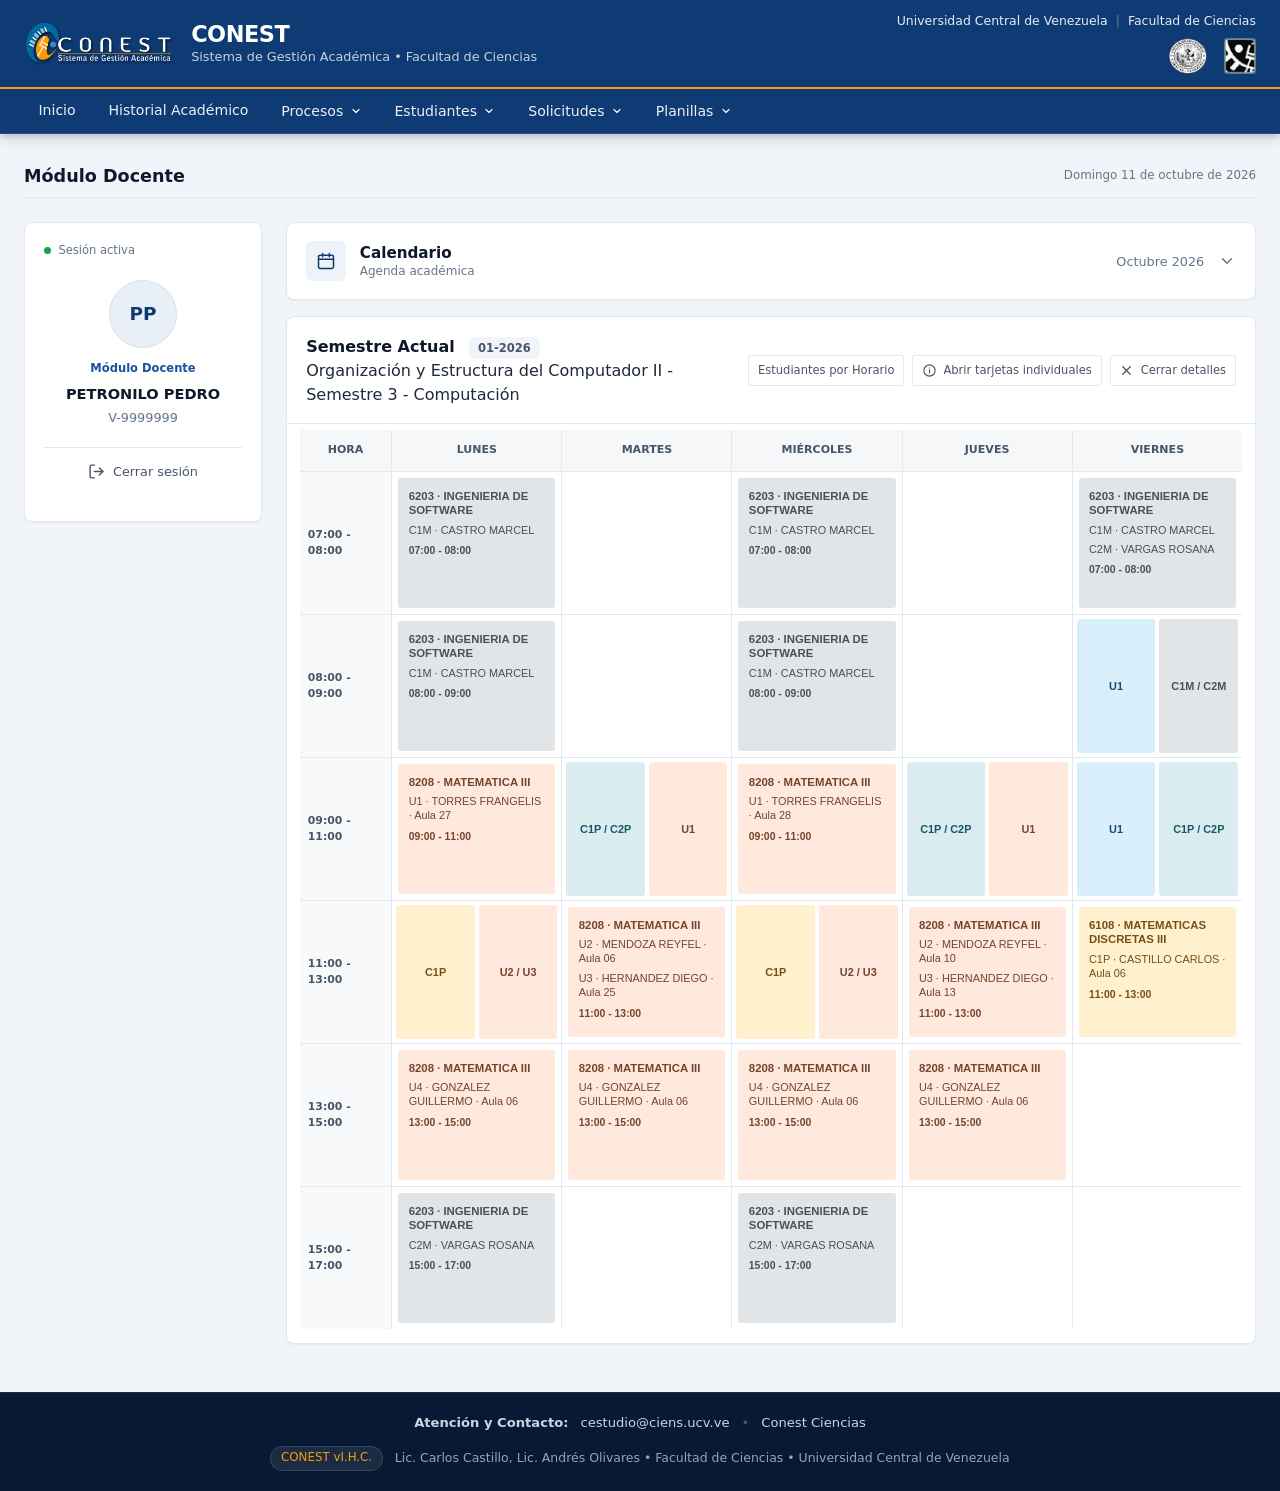
==== commit 40b067f2: "Añadidos nombres" ====
--- a/landing.html
+++ b/landing.html
@@ -310,7 +310,9 @@
                     </ul>
                 </div>
                 <div class="footer-section legal-info"><span class="version-badge">CONEST vI.H.C.</span>
-                    <p class="copyright-text">Facultad de Ciencias • Universidad Central de Venezuela</p>
+                    <p class="copyright-text">
+                        Lic. Carlos Castillo, Lic. Andrés Olivares • Facultad de Ciencias • Universidad Central de Venezuela
+                    </p>
                 </div>
             </div>
         </footer>
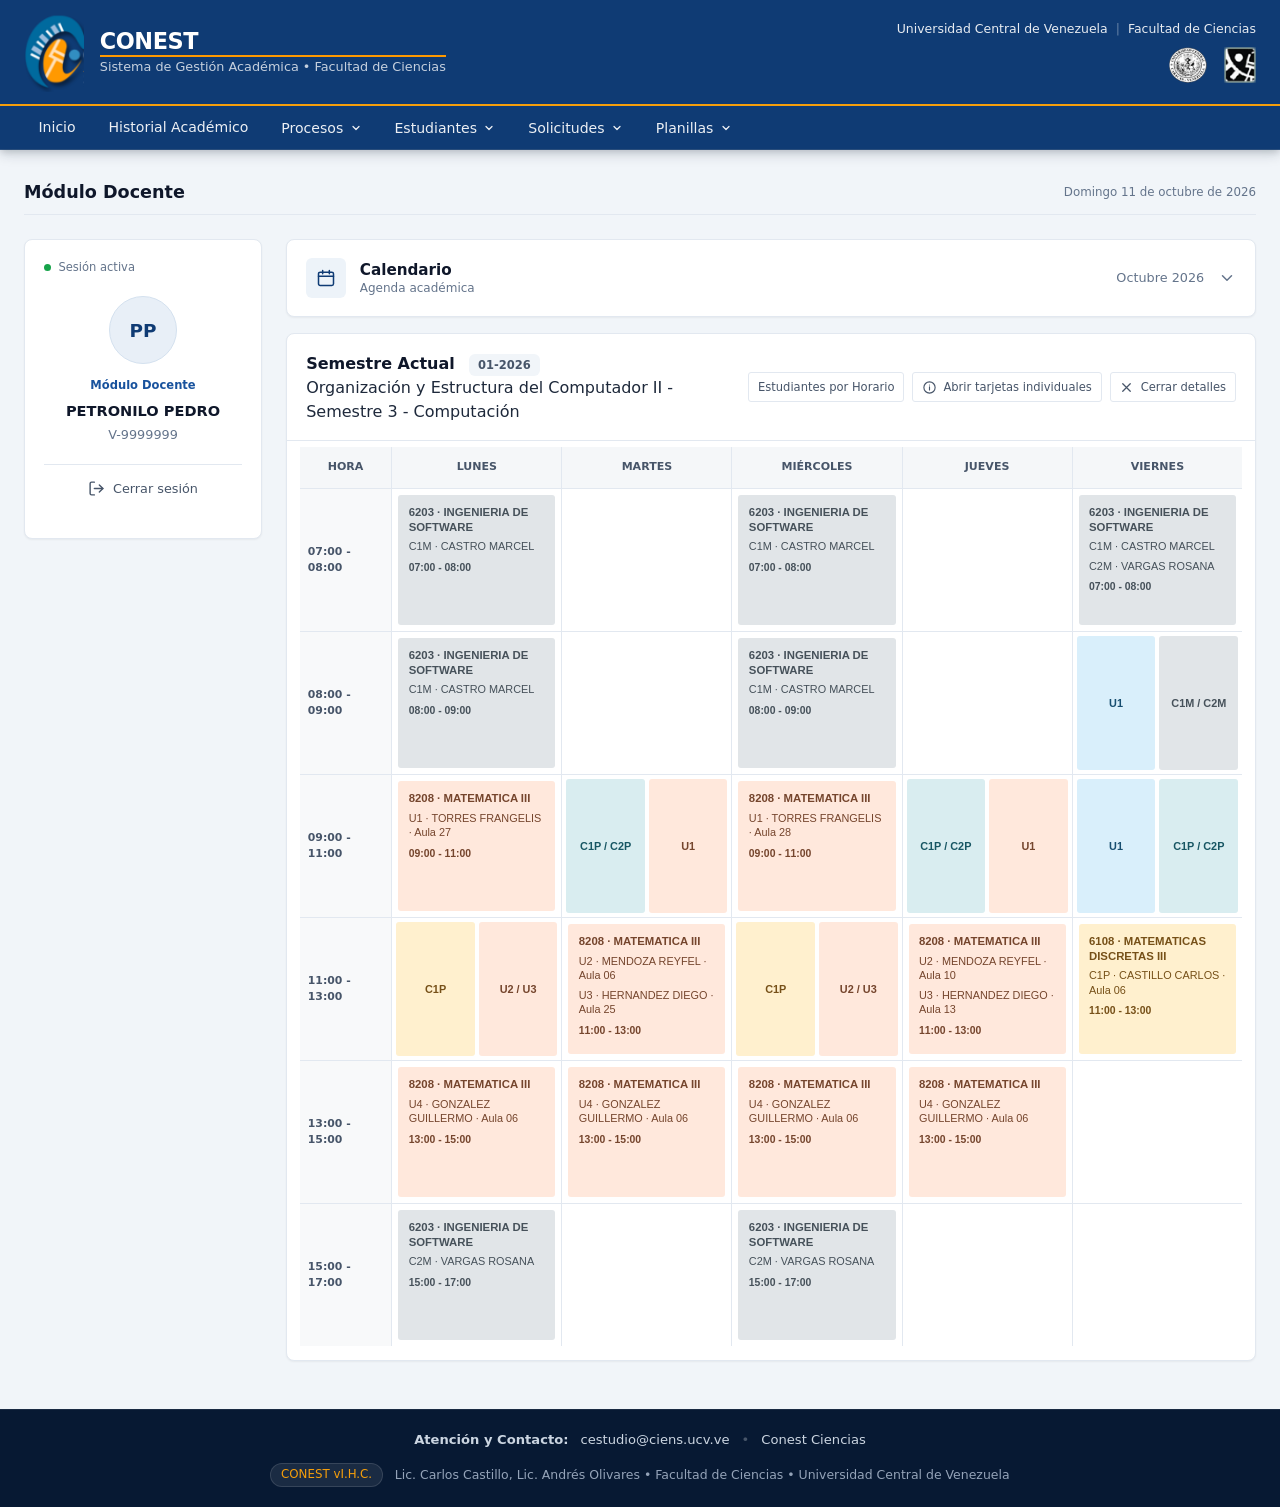
==== commit 5d4f4e61: "Acomodado logo superior" ====
--- a/landing.html
+++ b/landing.html
@@ -6,9 +6,7 @@
     <meta name="viewport" content="width=device-width, initial-scale=1.0">
     <meta name="theme-color" content="#0b2a54">
     <title>Oferta Académica | CONEST - Facultad de Ciencias UCV</title>
-    <link rel="shortcut icon"
-        href="#"
-        type="image/vnd.microsoft.icon">
+    <link rel="shortcut icon" href="#" type="image/vnd.microsoft.icon">
     <link rel="stylesheet" href="style.css">
     <script src="script.js" defer></script>
 </head>
@@ -19,7 +17,7 @@
             <div class="header-container">
                 <div class="brand-section">
                     <a href="landing.html" class="brand-logo" aria-label="Inicio CONEST">
-                        <img src="conest original/CONEST - Sistema de gestión académica - Inicio_files/logo_conest-1d67698e7884dfb1c74c9485c77f00cc.png"
+                        <img src="assets/conest-logo.png"
                             alt="Logo CONEST" class="img-logo-conest">
                     </a>
                     <div class="brand-titles">
@@ -36,12 +34,10 @@
                             Ciencias</a>
                     </div>
                     <div class="institutional-logos">
-                        <a href="#"
-                            title="Universidad Central de Venezuela"><img
+                        <a href="#" title="Universidad Central de Venezuela"><img
                                 src="conest original/CONEST - Sistema de gestión académica - Inicio_files/logo_ucv-2b9dff9ff94eaf41cfddfd7611358aaa.png"
                                 alt="Escudo UCV" class="img-logo-ucv"></a>
-                        <a href="#"
-                            title="Facultad de Ciencias UCV"><img
+                        <a href="#" title="Facultad de Ciencias UCV"><img
                                 src="conest original/CONEST - Sistema de gestión académica - Inicio_files/logo_ciencias-5bbdf16cb5e7e07aaff3c830599be698.png"
                                 alt="Logo Facultad de Ciencias" class="img-logo-ciencias"></a>
                     </div>
@@ -52,12 +48,11 @@
                     <button class="nav-toggle" id="navToggle" type="button" aria-expanded="false"
                         aria-controls="primaryNavList" aria-label="Abrir menú de navegación">
                         <span class="hamburger-box"><span class="hamburger-inner"></span></span><span
-                            class="nav-toggle-text">Menú</span>
+                            class="nav-toggle-text" style="margin-left: 2rem;">Menú</span>
                     </button>
                     <ul class="nav-list" id="primaryNavList">
                         <li class="nav-item"><a class="nav-link" href="landing.html" aria-current="page">Inicio</a></li>
-                        <li class="nav-item"><a class="nav-link"
-                                href="#">Historial Académico</a></li>
+                        <li class="nav-item"><a class="nav-link" href="#">Historial Académico</a></li>
                         <li class="nav-item has-dropdown">
                             <button class="nav-link dropdown-toggle" type="button"
                                 aria-expanded="false"><span>Procesos</span><svg class="chevron-icon" width="12"
@@ -66,11 +61,9 @@
                                     <polyline points="6 9 12 15 18 9"></polyline>
                                 </svg></button>
                             <ul class="dropdown-menu">
-                                <li><a
-                                        href="#">Planificación
+                                <li><a href="#">Planificación
                                         del Semestre (01-2026)</a></li>
-                                <li><a
-                                        href="#">Preinscripción
+                                <li><a href="#">Preinscripción
                                         del Semestre (1-2026)</a></li>
                             </ul>
                         </li>
@@ -82,11 +75,9 @@
                                     <polyline points="6 9 12 15 18 9"></polyline>
                                 </svg></button>
                             <ul class="dropdown-menu">
-                                <li><a
-                                        href="#">Consultar
+                                <li><a href="#">Consultar
                                         Historial Académico</a></li>
-                                <li><a
-                                        href="#">Horarios
+                                <li><a href="#">Horarios
                                         Libres por Sección</a></li>
                             </ul>
                         </li>
@@ -112,14 +103,11 @@
                                     <polyline points="6 9 12 15 18 9"></polyline>
                                 </svg></button>
                             <ul class="dropdown-menu">
-                                <li><a
-                                        href="#">Trabajo
+                                <li><a href="#">Trabajo
                                         Especial de Grado</a></li>
-                                <li><a
-                                        href="#">Seminario</a>
+                                <li><a href="#">Seminario</a>
                                 </li>
-                                <li><a
-                                        href="#">Pasantía</a>
+                                <li><a href="#">Pasantía</a>
                                 </li>
                             </ul>
                         </li>
@@ -147,9 +135,9 @@
                         <p class="profile-role">Módulo Docente</p>
                         <h3 class="profile-name" id="profileHeading">PETRONILO PEDRO</h3>
                         <p class="profile-id">V-9999999</p>
-                        <a class="profile-logout" href="login.index.html"><svg
-                                width="17" height="17" viewBox="0 0 24 24" fill="none" stroke="currentColor"
-                                stroke-width="2" stroke-linecap="round" stroke-linejoin="round" aria-hidden="true">
+                        <a class="profile-logout" href="index.html"><svg width="17" height="17" viewBox="0 0 24 24"
+                                fill="none" stroke="currentColor" stroke-width="2" stroke-linecap="round"
+                                stroke-linejoin="round" aria-hidden="true">
                                 <path d="M9 21H5a2 2 0 0 1-2-2V5a2 2 0 0 1 2-2h4"></path>
                                 <path d="M16 17l5-5-5-5"></path>
                                 <path d="M21 12H9"></path>
@@ -231,7 +219,8 @@
                         <section class="semester-panel" aria-labelledby="semesterHeading">
                             <div class="semester-panel-heading">
                                 <div>
-                                    <h2 id="semesterHeading">Semestre Actual <span class="semester-period">01-2026</span></h2>
+                                    <h2 id="semesterHeading">Semestre Actual <span
+                                            class="semester-period">01-2026</span></h2>
                                     <p>Organización y Estructura del Computador II - Semestre 3 - Computación</p>
                                 </div>
                                 <div class="semester-heading-actions">
@@ -277,8 +266,10 @@
                                     </thead>
                                     <tbody id="semesterScheduleBody"></tbody>
                                 </table>
-                                <table class="semester-schedule student-count-schedule" id="studentCountSchedule" hidden>
-                                    <caption class="visually-hidden">Cantidad de estudiantes cursando cualquier materia por día y hora</caption>
+                                <table class="semester-schedule student-count-schedule" id="studentCountSchedule"
+                                    hidden>
+                                    <caption class="visually-hidden">Cantidad de estudiantes cursando cualquier materia
+                                        por día y hora</caption>
                                     <thead>
                                         <tr>
                                             <th scope="col">Hora</th>
@@ -302,8 +293,7 @@
             <div class="footer-container">
                 <div class="footer-section contact-info"><span class="footer-heading">Atención y Contacto:</span>
                     <ul class="contact-links" aria-label="Canales de atención">
-                        <li><a href="#"
-                                class="contact-item"><span>cestudio@ciens.ucv.ve</span></a></li>
+                        <li><a href="#" class="contact-item"><span>cestudio@ciens.ucv.ve</span></a></li>
                         <li class="separator" aria-hidden="true">•</li>
                         <li><a href="#" class="contact-item"><span>Conest
                                     Ciencias</span></a></li>
@@ -311,7 +301,8 @@
                 </div>
                 <div class="footer-section legal-info"><span class="version-badge">CONEST vI.H.C.</span>
                     <p class="copyright-text">
-                        Lic. Carlos Castillo, Lic. Andrés Olivares • Facultad de Ciencias • Universidad Central de Venezuela
+                        Lic. Carlos Castillo, Lic. Andrés Olivares • Facultad de Ciencias • Universidad Central de
+                        Venezuela
                     </p>
                 </div>
             </div>
--- a/style.css
+++ b/style.css
@@ -144,7 +144,7 @@
 }
 
 .img-logo-conest {
-    height: 46px;
+    height: 5rem;
     width: auto;
     object-fit: contain;
     transition: transform var(--transition-fast);
@@ -165,6 +165,7 @@
     color: var(--color-white);
     line-height: 1.2;
     letter-spacing: -0.02em;
+    border-bottom: 2px solid rgba(255, 153, 0, 1);
 }
 
 .portal-subtitle {
@@ -456,11 +457,101 @@
     justify-content: center;
     padding: 2.5rem 1.5rem;
     background: var(--color-slate-100);
+    position: relative;
 }
 
 .login-wrapper {
     width: 100%;
     max-width: 440px;
+}
+
+.about-trigger {
+    position: absolute;
+    left: 1.5rem;
+    bottom: 1.5rem;
+    z-index: 2;
+    display: flex;
+    align-items: center;
+    justify-content: center;
+    width: 2.75rem;
+    height: 2.75rem;
+    border: 1px solid var(--color-primary-light);
+    border-radius: var(--radius-pill);
+    background: var(--color-primary);
+    box-shadow: var(--shadow-md);
+    color: var(--color-white);
+    cursor: pointer;
+    transition: background-color var(--transition-fast), transform var(--transition-fast);
+}
+
+.about-trigger:hover {
+    background: var(--color-primary-hover);
+    transform: translateY(-1px);
+}
+
+.about-dialog {
+    width: min(40rem, calc(100% - 2rem));
+    max-height: calc(100vh - 2rem);
+    margin: auto;
+    padding: 0;
+    overflow: hidden;
+    border: 1px solid var(--color-slate-200);
+    border-radius: var(--radius-lg);
+    background: var(--color-white);
+    box-shadow: var(--shadow-xl);
+    color: var(--color-slate-800);
+}
+
+.about-dialog::backdrop {
+    background: rgba(7, 25, 51, 0.58);
+    backdrop-filter: blur(3px);
+}
+
+.about-dialog-header {
+    display: flex;
+    align-items: center;
+    justify-content: space-between;
+    gap: 1rem;
+    padding: 1rem 1.25rem;
+    border-bottom: 1px solid var(--color-slate-200);
+}
+
+.about-dialog-header h2 {
+    color: var(--color-slate-900);
+    font-size: 1.15rem;
+    font-weight: var(--font-weight-semibold);
+}
+
+.about-dialog-close {
+    display: inline-flex;
+    align-items: center;
+    justify-content: center;
+    width: 2.25rem;
+    height: 2.25rem;
+    flex: 0 0 auto;
+    border: 0;
+    border-radius: var(--radius-sm);
+    background: transparent;
+    color: var(--color-slate-600);
+    cursor: pointer;
+}
+
+.about-dialog-close:hover {
+    background: var(--color-slate-100);
+    color: var(--color-slate-900);
+}
+
+.about-dialog-content {
+    max-height: calc(100vh - 7rem);
+    overflow-y: auto;
+    padding: 1.25rem;
+    color: var(--color-slate-700);
+    font-size: 0.92rem;
+    line-height: 1.65;
+}
+
+.about-dialog-content p + p {
+    margin-top: 1rem;
 }
 
 .login-card {
@@ -824,6 +915,19 @@
     font-size: 0.78rem;
 }
 
+@media (max-width: 1199px) {
+    .main-content {
+        flex-direction: column;
+        gap: 1rem;
+    }
+
+    .about-trigger {
+        position: relative;
+        inset: auto;
+        align-self: flex-start;
+    }
+}
+
 /* --------------------------------------------------------------------------
    7. Responsive Design (Media Queries)
    -------------------------------------------------------------------------- */
@@ -934,7 +1038,7 @@
     }
 
     .img-logo-conest {
-        height: 38px;
+        height: 4.5rem;
     }
 
     .img-logo-ucv {
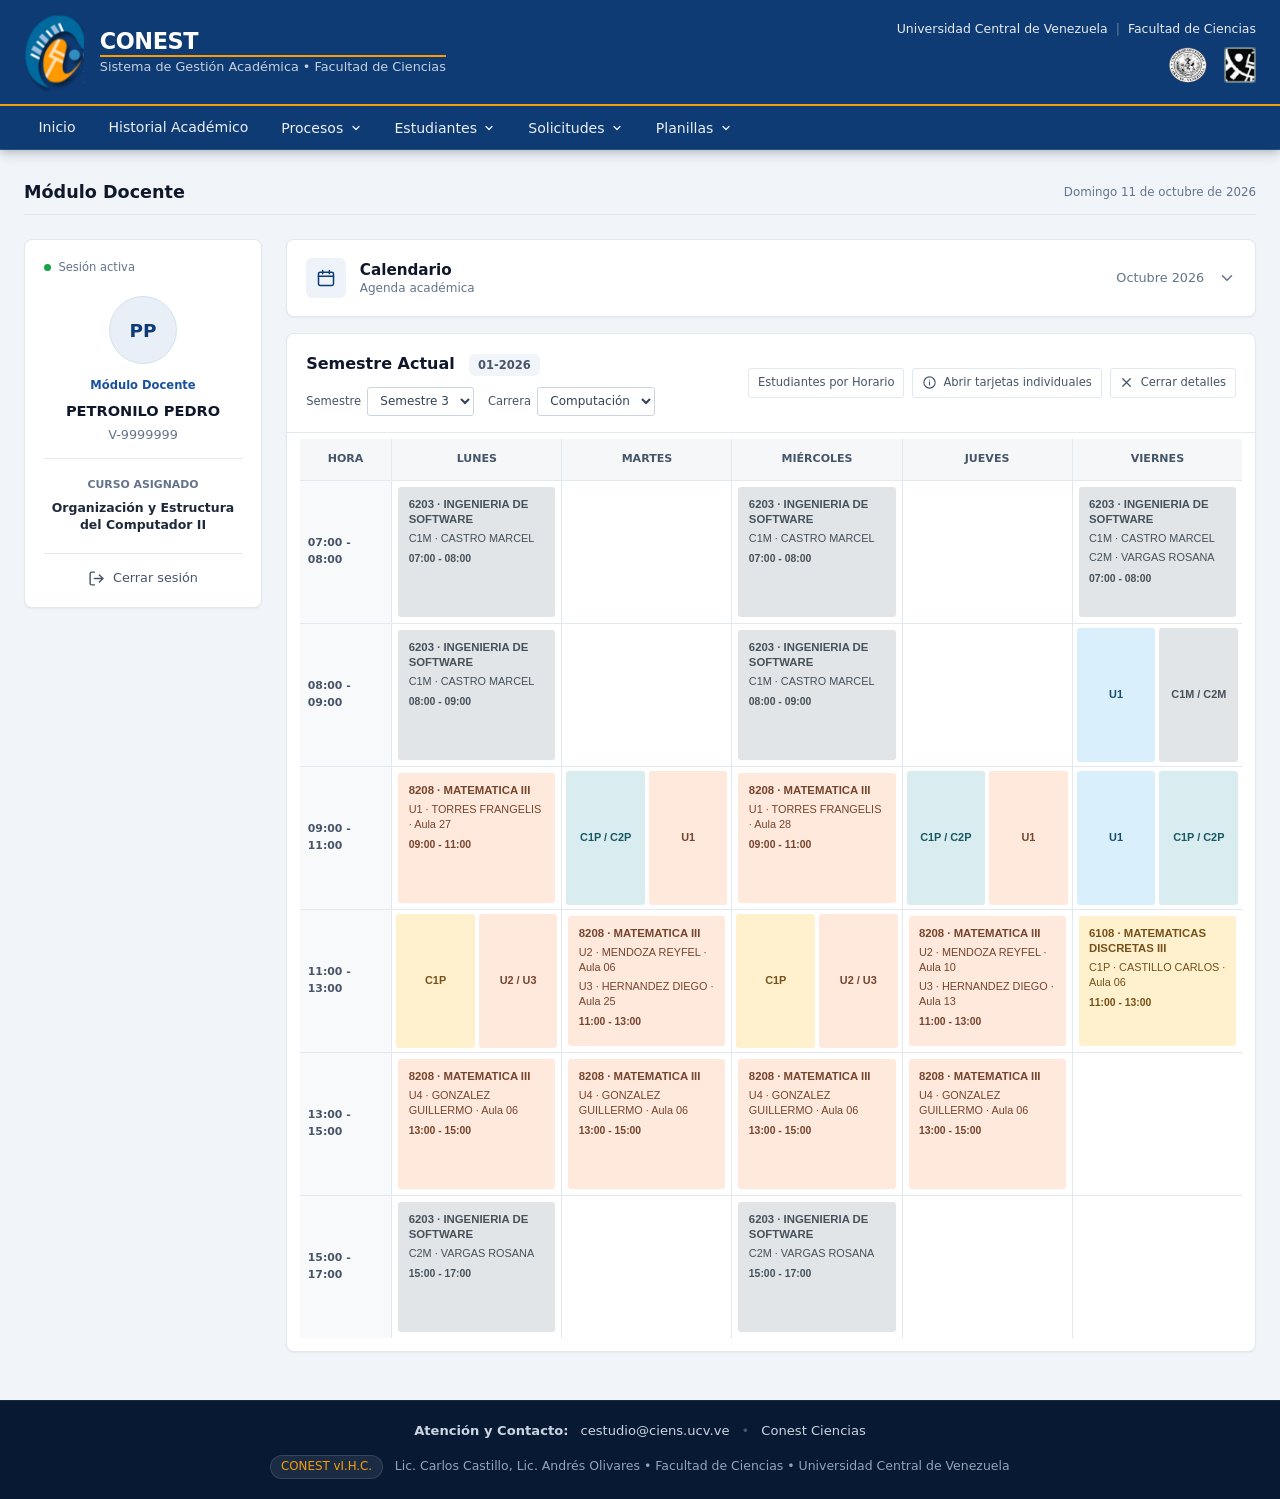
==== commit ee29ecad: "Agregadas más materias" ====
--- a/landing.html
+++ b/landing.html
@@ -135,6 +135,10 @@
                         <p class="profile-role">Módulo Docente</p>
                         <h3 class="profile-name" id="profileHeading">PETRONILO PEDRO</h3>
                         <p class="profile-id">V-9999999</p>
+                        <div class="profile-course">
+                            <span class="profile-course-label">Curso asignado</span>
+                            <p class="profile-course-name">Organización y Estructura del Computador II</p>
+                        </div>
                         <a class="profile-logout" href="index.html"><svg width="17" height="17" viewBox="0 0 24 24"
                                 fill="none" stroke="currentColor" stroke-width="2" stroke-linecap="round"
                                 stroke-linejoin="round" aria-hidden="true">
@@ -168,51 +172,28 @@
                                 <div class="calendar-month-heading">
                                     <h3>Octubre <span>2026</span></h3><span class="today-label">Hoy · 11</span>
                                 </div>
-                                <div class="calendar-grid" role="grid" aria-label="Octubre de 2026">
-                                    <span class="calendar-weekday" role="columnheader">Lu</span><span
-                                        class="calendar-weekday" role="columnheader">Ma</span><span
-                                        class="calendar-weekday" role="columnheader">Mi</span><span
-                                        class="calendar-weekday" role="columnheader">Ju</span><span
-                                        class="calendar-weekday" role="columnheader">Vi</span><span
-                                        class="calendar-weekday weekend" role="columnheader">Sá</span><span
-                                        class="calendar-weekday weekend" role="columnheader">Do</span>
-                                    <span class="calendar-day is-empty" role="gridcell" aria-hidden="true"></span><span
-                                        class="calendar-day is-empty" role="gridcell" aria-hidden="true"></span><span
-                                        class="calendar-day is-empty" role="gridcell" aria-hidden="true"></span><span
-                                        class="calendar-day" role="gridcell">1</span><span class="calendar-day"
-                                        role="gridcell">2</span><span class="calendar-day" role="gridcell">3</span><span
-                                        class="calendar-day" role="gridcell">4</span>
-                                    <span class="calendar-day" role="gridcell">5<span class="event-dot dot-blue"
-                                            aria-label="Evento" title="Evento"></span></span><span class="calendar-day"
-                                        role="gridcell">6</span><span class="calendar-day" role="gridcell">7</span><span
-                                        class="calendar-day" role="gridcell">8<span class="event-dot dot-orange"
-                                            aria-label="Evento" title="Evento"></span></span><span class="calendar-day"
-                                        role="gridcell">9</span><span class="calendar-day"
-                                        role="gridcell">10</span><span class="calendar-day is-today" role="gridcell"
-                                        aria-current="date">11<span class="event-dot dot-green" aria-label="Evento"
-                                            title="Evento"></span></span>
-                                    <span class="calendar-day" role="gridcell">12</span><span class="calendar-day"
-                                        role="gridcell">13</span><span class="calendar-day"
-                                        role="gridcell">14</span><span class="calendar-day" role="gridcell">15<span
-                                            class="event-dot dot-red" aria-label="Evento"
-                                            title="Evento"></span></span><span class="calendar-day"
-                                        role="gridcell">16</span><span class="calendar-day"
-                                        role="gridcell">17</span><span class="calendar-day" role="gridcell">18</span>
-                                    <span class="calendar-day" role="gridcell">19</span><span class="calendar-day"
-                                        role="gridcell">20</span><span class="calendar-day" role="gridcell">21<span
-                                            class="event-dot dot-violet" aria-label="Evento"
-                                            title="Evento"></span></span><span class="calendar-day"
-                                        role="gridcell">22</span><span class="calendar-day"
-                                        role="gridcell">23</span><span class="calendar-day"
-                                        role="gridcell">24</span><span class="calendar-day" role="gridcell">25</span>
-                                    <span class="calendar-day" role="gridcell">26</span><span class="calendar-day"
-                                        role="gridcell">27<span class="event-dot dot-teal" aria-label="Evento"
-                                            title="Evento"></span></span><span class="calendar-day"
-                                        role="gridcell">28</span><span class="calendar-day"
-                                        role="gridcell">29</span><span class="calendar-day"
-                                        role="gridcell">30</span><span class="calendar-day"
-                                        role="gridcell">31</span><span class="calendar-day is-empty" role="gridcell"
-                                        aria-hidden="true"></span>
+                                <div class="calendar-events-layout">
+                                    <div class="calendar-month-view" role="group" aria-label="Calendario de octubre de 2026">
+                                        <div class="calendar-weekday-row" aria-hidden="true">
+                                            <span class="calendar-weekday">Lu</span>
+                                            <span class="calendar-weekday">Ma</span>
+                                            <span class="calendar-weekday">Mi</span>
+                                            <span class="calendar-weekday">Ju</span>
+                                            <span class="calendar-weekday">Vi</span>
+                                            <span class="calendar-weekday weekend">Sá</span>
+                                            <span class="calendar-weekday weekend">Do</span>
+                                        </div>
+                                        <div class="calendar-weeks" id="calendarWeeks"></div>
+                                    </div>
+                                    <aside class="calendar-events" aria-labelledby="calendarEventsHeading">
+                                        <div class="calendar-events-heading">
+                                            <h3 id="calendarEventsHeading">Eventos de octubre</h3>
+                                            <button class="calendar-clear-selection" id="clearCalendarSelection"
+                                                type="button" disabled>Limpiar selección</button>
+                                        </div>
+                                        <div class="calendar-event-list" id="calendarEventList"></div>
+                                        <p class="visually-hidden" id="calendarSelectionStatus" aria-live="polite"></p>
+                                    </aside>
                                 </div>
                             </div>
                         </section>
@@ -221,7 +202,22 @@
                                 <div>
                                     <h2 id="semesterHeading">Semestre Actual <span
                                             class="semester-period">01-2026</span></h2>
-                                    <p>Organización y Estructura del Computador II - Semestre 3 - Computación</p>
+                                    <div class="schedule-filters" role="group" aria-label="Filtros del horario">
+                                        <div class="schedule-filter-group">
+                                            <label for="semesterFilter">Semestre</label>
+                                            <select class="schedule-filter-select" id="semesterFilter" name="semester">
+                                                <option value="1">Semestre 1</option>
+                                                <option value="3" selected>Semestre 3</option>
+                                            </select>
+                                        </div>
+                                        <div class="schedule-filter-group">
+                                            <label for="careerFilter">Carrera</label>
+                                            <select class="schedule-filter-select" id="careerFilter" name="career">
+                                                <option value="computacion" selected>Computación</option>
+                                                <option value="quimica">Química</option>
+                                            </select>
+                                        </div>
+                                    </div>
                                 </div>
                                 <div class="semester-heading-actions">
                                     <button class="schedule-action-button" id="toggleStudentCountView" type="button"
--- a/style.css
+++ b/style.css
@@ -1227,6 +1227,29 @@
     font-size: 0.8rem;
 }
 
+.profile-course {
+    width: 100%;
+    margin-top: 0.85rem;
+    padding-top: 0.75rem;
+    border-top: 1px solid var(--color-slate-200);
+}
+
+.profile-course-label {
+    color: var(--color-slate-500);
+    font-size: 0.68rem;
+    font-weight: var(--font-weight-semibold);
+    text-transform: uppercase;
+}
+
+.profile-course-name {
+    margin-top: 0.25rem;
+    color: var(--color-slate-800);
+    font-size: 0.78rem;
+    font-weight: var(--font-weight-semibold);
+    line-height: 1.4;
+    overflow-wrap: anywhere;
+}
+
 .profile-account-link {
     margin-top: 0.8rem;
     color: var(--color-primary-light);
@@ -1292,7 +1315,7 @@
 .calendar-accordion-toggle:hover { background: #fbfcfe; }
 
 .calendar-panel-content {
-    max-width: 610px;
+    max-width: 960px;
     padding: 0 1.2rem 1.4rem;
     margin: 0 auto;
 }
@@ -1310,45 +1333,127 @@
 .calendar-month-heading h3 span { color: var(--color-slate-500); font-weight: var(--font-weight-regular); }
 .today-label { color: var(--color-primary-light); font-size: 0.75rem; font-weight: var(--font-weight-semibold); }
 
-.calendar-grid {
+.calendar-events-layout {
+    display: grid;
+    grid-template-columns: minmax(0, 1.2fr) minmax(230px, 0.8fr);
+    align-items: start;
+    gap: 1.25rem;
+}
+
+.calendar-weekday-row,
+.calendar-week {
     display: grid;
     grid-template-columns: repeat(7, minmax(0, 1fr));
-    gap: 0.25rem;
-}
-
-.calendar-weekday,
+    column-gap: 0.25rem;
+}
+
+.calendar-weekday {
+    display: flex;
+    min-width: 0;
+    min-height: 34px;
+    align-items: center;
+    justify-content: center;
+    color: var(--color-slate-500);
+    font-size: 0.7rem;
+    font-weight: var(--font-weight-semibold);
+}
+
+.calendar-weekday.weekend { color: var(--color-slate-400); }
+.calendar-weeks { display: grid; gap: 0.45rem; }
+
+.calendar-week {
+    grid-template-rows: 2.5rem;
+    row-gap: 0.12rem;
+}
+.calendar-week.has-event-lanes { grid-template-rows: 2.5rem repeat(var(--calendar-lane-count), 1.2rem); }
+
 .calendar-day {
-    display: flex;
+    display: grid;
+    width: 100%;
     min-width: 0;
-    min-height: 46px;
-    align-items: center;
-    justify-content: center;
-    position: relative;
+    min-height: 2.5rem;
+    grid-row: 1;
+    z-index: 2;
+    place-items: center;
+    color: var(--color-slate-700);
+    background: transparent;
+    border: 0;
     border-radius: var(--radius-sm);
+    font: inherit;
     font-size: 0.82rem;
-}
-
-.calendar-weekday { min-height: 34px; color: var(--color-slate-500); font-size: 0.7rem; font-weight: var(--font-weight-semibold); }
-.calendar-weekday.weekend { color: var(--color-slate-400); }
-.calendar-day { color: var(--color-slate-700); }
+    cursor: pointer;
+}
+
 .calendar-day.is-empty { pointer-events: none; }
+.calendar-day:hover:not(.is-empty) { background: var(--color-slate-100); }
 .calendar-day.is-today { color: var(--color-white); background: var(--color-primary); font-weight: var(--font-weight-bold); }
-
-.event-dot {
-    position: absolute;
-    bottom: 5px;
-    width: 6px;
-    height: 6px;
-    border-radius: 50%;
-}
-
-.dot-blue { background: #2878c7; }
-.dot-orange { background: #e28a2d; }
-.dot-green { background: #279b67; }
-.dot-red { background: #d95658; }
-.dot-violet { background: #8261bf; }
-.dot-teal { background: #159eaa; }
-.is-today .event-dot { background: #f7cf55; box-shadow: 0 0 0 1px rgba(255, 255, 255, 0.8); }
+.calendar-day.is-event-highlighted:not(.is-today) { background: #fff5dc; }
+
+.calendar-date-highlight {
+    z-index: 1;
+    grid-row: 1;
+    min-width: 0;
+    margin: -2px;
+    border-radius: var(--radius-sm);
+    pointer-events: none;
+}
+.calendar-date-highlight.is-event-range { grid-row: 1 / -1; background: #fff5dc; }
+.calendar-date-highlight.is-date-selected { outline: 2px solid var(--color-accent-gold); outline-offset: -2px; }
+
+.calendar-event-bar {
+    z-index: 3;
+    min-width: 0;
+    align-self: center;
+    height: 0.72rem;
+    border-radius: var(--radius-sm);
+    opacity: 0.72;
+}
+
+.calendar-event-bar.is-selected { height: 0.9rem; opacity: 1; box-shadow: 0 0 0 2px var(--color-white), 0 0 0 4px currentColor; }
+.calendar-event-bar.continues-before { border-top-left-radius: 0; border-bottom-left-radius: 0; }
+.calendar-event-bar.continues-after { border-top-right-radius: 0; border-bottom-right-radius: 0; }
+.calendar-event-dot { z-index: 3; width: 7px; height: 7px; align-self: center; justify-self: center; border-radius: 50%; }
+.calendar-event-dot.is-selected { width: 9px; height: 9px; box-shadow: 0 0 0 2px var(--color-white), 0 0 0 4px currentColor; }
+
+.calendar-events { min-width: 0; }
+.calendar-events-heading { display: flex; align-items: center; justify-content: space-between; gap: 0.5rem; margin: 0.1rem 0 0.55rem; }
+.calendar-events-heading h3 { color: var(--color-slate-800); font-size: 0.84rem; }
+.calendar-clear-selection { padding: 0.2rem 0; color: var(--color-primary-light); background: transparent; border: 0; font: inherit; font-size: 0.72rem; cursor: pointer; }
+.calendar-clear-selection:disabled { color: var(--color-slate-400); cursor: default; }
+.calendar-event-list { display: grid; gap: 0.45rem; }
+
+.calendar-event-card {
+    display: flex;
+    width: 100%;
+    min-width: 0;
+    align-items: flex-start;
+    gap: 0.65rem;
+    padding: 0.65rem 0.7rem;
+    color: var(--color-slate-800);
+    text-align: left;
+    background: var(--color-white);
+    border: 1px solid var(--color-slate-200);
+    border-left: 3px solid currentColor;
+    border-radius: var(--radius-sm);
+    font: inherit;
+    cursor: pointer;
+}
+
+.calendar-event-card:hover { background: var(--color-slate-50); }
+.calendar-event-card.is-selected { background: #fff9eb; box-shadow: 0 0 0 2px var(--color-accent-gold); }
+.calendar-event-swatch { width: 0.58rem; height: 0.58rem; flex: 0 0 auto; margin-top: 0.2rem; border-radius: 2px; background: currentColor; }
+.calendar-event-copy { display: grid; min-width: 0; gap: 0.18rem; }
+.calendar-event-title { color: var(--color-slate-800); font-size: 0.78rem; font-weight: var(--font-weight-semibold); line-height: 1.3; }
+.calendar-event-dates { color: var(--color-slate-500); font-size: 0.7rem; line-height: 1.35; }
+.calendar-event-deadline { color: #a8323e; }
+.calendar-event-grading { color: #175b87; }
+.calendar-event-repair { color: #8a4d12; }
+.calendar-event-bar.calendar-event-deadline { background: #c94b55; }
+.calendar-event-bar.calendar-event-grading { background: #2d81ad; }
+.calendar-event-bar.calendar-event-repair { background: #d98935; }
+.calendar-event-dot.calendar-event-deadline { background: #c94b55; }
+.calendar-event-dot.calendar-event-grading { background: #2d81ad; }
+.calendar-event-dot.calendar-event-repair { background: #d98935; }
 
 .semester-panel { min-height: 250px; }
 
@@ -1363,6 +1468,10 @@
 
 .semester-panel-heading h2 { margin-top: 0.15rem; color: var(--color-slate-900); font-size: 1rem; }
 .semester-period { padding: 0.25rem 0.55rem; color: var(--color-slate-600); background: var(--color-slate-100); border-radius: var(--radius-sm); font-size: 0.72rem; margin-left: 0.55rem;}
+.schedule-filters { display: flex; align-items: center; gap: 0.85rem; margin-top: 0.65rem; }
+.schedule-filter-group { display: flex; align-items: center; gap: 0.4rem; color: var(--color-slate-600); font-size: 0.72rem; }
+.schedule-filter-select { min-width: 0; padding: 0.35rem 0.5rem; color: var(--color-slate-700); background: var(--color-white); border: 1px solid var(--color-slate-300); border-radius: 3px; font: inherit; font-size: 0.75rem; }
+.schedule-filter-select:focus-visible { outline: 2px solid var(--color-primary-light); outline-offset: 2px; }
 .semester-heading-actions { display: flex; align-items: center; justify-content: flex-end; gap: 0.5rem; flex-shrink: 0; }
 .schedule-card-actions { display: flex; align-items: center; justify-content: flex-end; gap: 0.5rem; }
 .schedule-card-actions[hidden],
@@ -1400,6 +1509,7 @@
 .semester-schedule thead th:first-child { width: 92px; }
 .semester-schedule .schedule-time { width: 92px; padding: 0.5rem; color: var(--color-slate-600); background: #f8f9fa; font-size: 0.68rem; font-weight: var(--font-weight-semibold); text-align: left; vertical-align: middle; }
 .semester-schedule .schedule-cell { height: 132px; min-width: 0; padding: 0; vertical-align: top; }
+.semester-schedule .schedule-empty-state { height: 8rem; padding: 1.5rem; color: var(--color-slate-500); background: #f8f9fa; text-align: center; vertical-align: middle; }
 .student-count-value { height: 2.6rem; padding: 0.45rem; background-color: var(--color-slate-300); text-align: center; vertical-align: middle; }
 .student-count-value.is-free { background-color: #caffd5; }
 .student-count-link { color: inherit; text-underline-offset: 2px; }
@@ -1474,6 +1584,10 @@
 .schedule-detail-time { margin-top: auto; padding-top: 0.2rem; font-size: 0.65rem; font-weight: var(--font-weight-semibold); }
 .visually-hidden { position: absolute; width: 1px; height: 1px; padding: 0; margin: -1px; overflow: hidden; clip: rect(0, 0, 0, 0); white-space: nowrap; border: 0; }
 
+@media (max-width: 760px) {
+    .calendar-events-layout { grid-template-columns: minmax(0, 1fr); }
+}
+
 @media (max-width: 900px) {
     .dashboard-main { padding: 1.5rem 1rem 2.5rem; }
     .dashboard-grid { grid-template-columns: 200px minmax(0, 1fr); gap: 1rem; }
@@ -1486,8 +1600,9 @@
     .dashboard-grid { grid-template-columns: minmax(0, 1fr); }
     .profile-panel { min-height: 0; display: grid; grid-template-columns: 52px minmax(0, 1fr); column-gap: 0.8rem; align-items: center; text-align: left; }
     .profile-topline { grid-column: 1 / -1; }
-    .profile-avatar { width: 52px; grid-row: 2 / span 4; margin: 0.7rem 0; }
+    .profile-avatar { width: 52px; grid-row: 2 / span 3; margin: 0.7rem 0; }
     .profile-role, .profile-name, .profile-id, .profile-account-link { justify-self: start; margin-top: 0; }
+    .profile-course { grid-column: 1 / -1; margin-top: 0.65rem; }
     .profile-logout { grid-column: 1 / -1; margin-top: 0.8rem; }
     .workspace-tools { align-items: center; flex-direction: row; gap: 0.5rem; }
     .workspace-search { width: 100%; }
@@ -1495,9 +1610,14 @@
     .calendar-month-summary { font-size: 0.72rem; }
     .calendar-panel-content { padding: 0 0.75rem 1rem; }
     .calendar-weekday, .calendar-day { min-height: 42px; }
+    .calendar-week { grid-template-rows: 42px; }
+    .calendar-week.has-event-lanes { grid-template-rows: 42px repeat(var(--calendar-lane-count), 1.2rem); }
     .semester-panel { min-height: 220px; }
     .semester-panel-heading { align-items: flex-start; flex-wrap: wrap; }
     .semester-panel-heading > div:first-child { min-width: 0; }
+    .schedule-filters { flex-wrap: wrap; gap: 0.6rem 0.85rem; }
+    .schedule-filter-group { align-items: flex-start; flex-direction: column; gap: 0.25rem; }
+    .schedule-filter-select { width: 100%; }
     .semester-heading-actions { width: 100%; flex-wrap: wrap; justify-content: flex-start; }
     .schedule-card-actions { flex-wrap: wrap; justify-content: flex-start; }
 }
